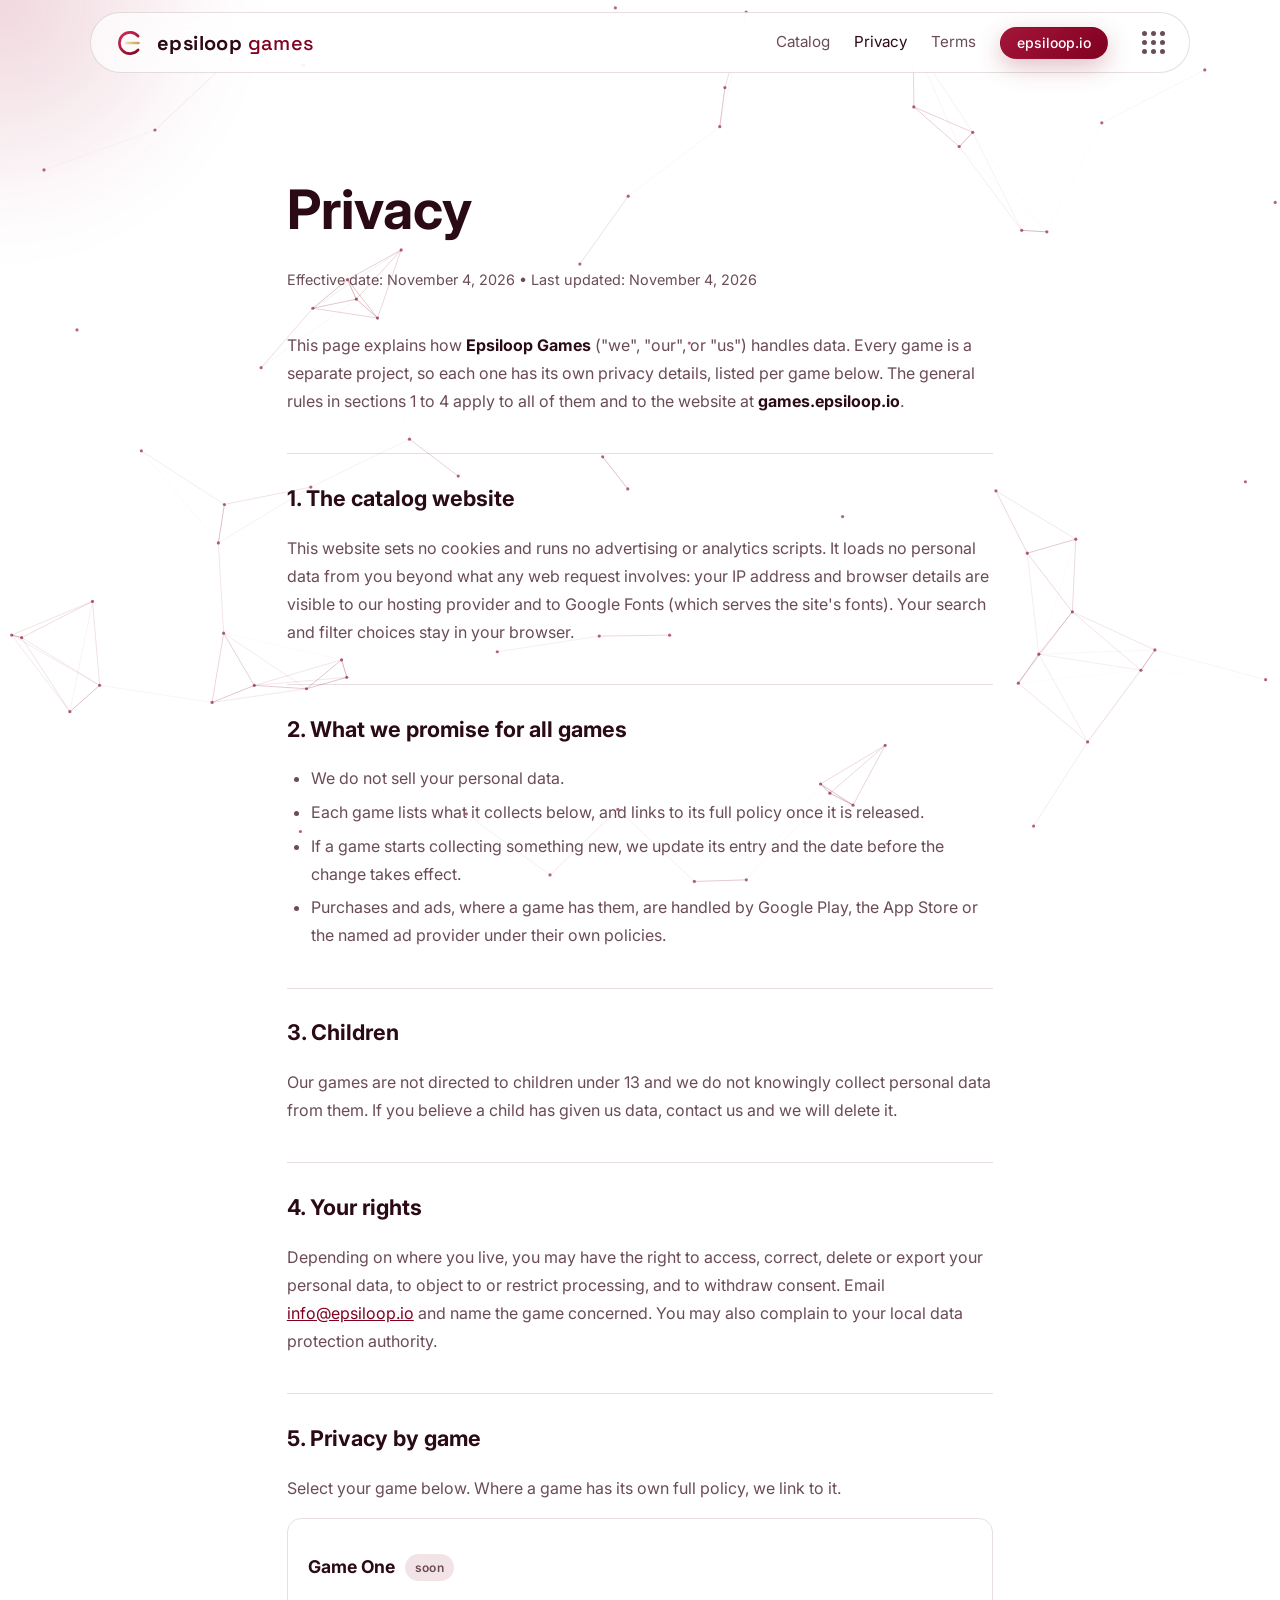
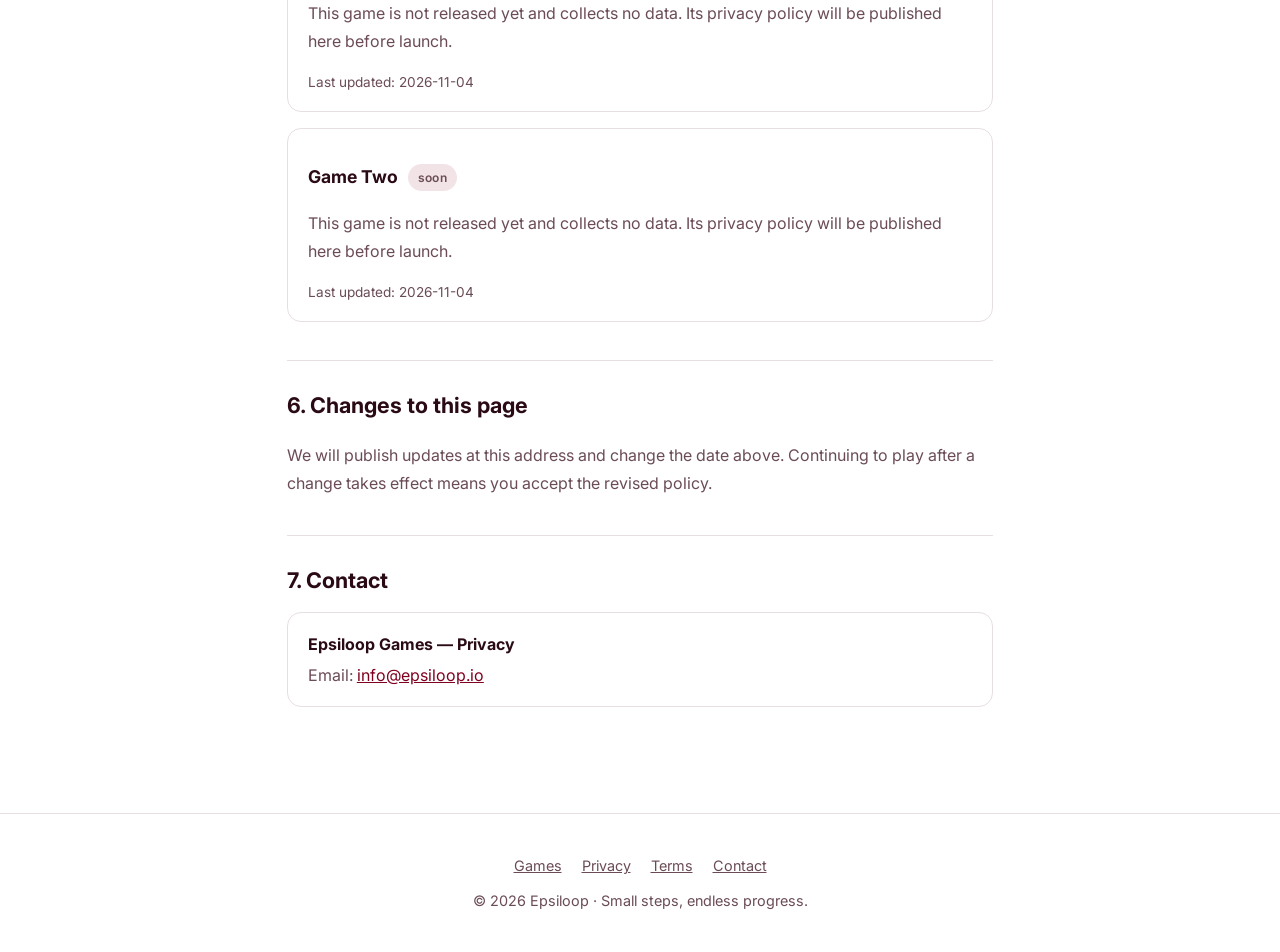
==== privacy.html @ fafcaccb "add privacy page" ====
<!doctype html>
<html lang="en">
<head>
<meta charset="utf-8">
<meta name="viewport" content="width=device-width,initial-scale=1">
<title>Privacy — Epsiloop Games</title>
<meta name="description" content="How Epsiloop games and the games.epsiloop.io website handle your data, with the privacy details of each game.">
<meta name="theme-color" content="#800020">
<link rel="canonical" href="https://games.epsiloop.io/privacy.html">
<meta name="robots" content="index,follow">
<meta property="og:type" content="website">
<meta property="og:site_name" content="Epsiloop Games">
<meta property="og:title" content="Privacy — Epsiloop Games">
<meta property="og:description" content="How Epsiloop games and the games.epsiloop.io website handle your data, with the privacy details of each game.">
<meta property="og:url" content="https://games.epsiloop.io/privacy.html">
<link rel="icon" href="favicon.svg" type="image/svg+xml">
<link rel="apple-touch-icon" href="png/epsiloop-180.png">
<link rel="stylesheet" href="css/tokens.css">
<link rel="stylesheet" href="css/components.css">
<link rel="stylesheet" href="style.css">
</head>
<body class="ep">
<canvas id="bg" aria-hidden="true"></canvas>
<div class="glow" aria-hidden="true"></div>

<header class="ep-nav ep-glass site-nav">
  <a class="ep-brand" href="/"><img src="logo.svg" alt="" width="34" height="34"><span>epsiloop <b>games</b></span></a>
  <nav class="ep-nav__links">
    <a href="/#catalog">Catalog</a>
    <a href="privacy.html" aria-current="page">Privacy</a>
    <a href="terms.html">Terms</a>
    <a href="https://epsiloop.io" class="ep-btn ep-btn--sm">epsiloop.io</a>
    <div class="apps">
      <button class="apps-btn" aria-label="Our projects" aria-haspopup="true" aria-expanded="false"><i></i><i></i><i></i><i></i><i></i><i></i><i></i><i></i><i></i></button>
      <div class="apps-menu" role="menu">
        <a href="https://motiveaction.epsiloop.io" role="menuitem"><img src="apps/motiveaction.png" alt="" width="56" height="56">Motiveaction</a>
        <a href="https://biovault.epsiloop.io" role="menuitem"><img src="apps/epsivault.png" alt="" width="56" height="56">EpsiVault</a>
        <a href="https://fraym.epsiloop.io" role="menuitem"><img src="apps/fraym.png" alt="" width="56" height="56">Fraym</a>
      </div>
    </div>
  </nav>
</header>

<main class="legal">
  <h1>Privacy</h1>
  <p class="meta">Effective date: November 4, 2026 &bull; Last updated: November 4, 2026</p>
  <div class="body">

    <p>This page explains how <strong>Epsiloop Games</strong> ("we", "our", or "us") handles data. Every game is a separate project, so each one has its own privacy details, listed per game below. The general rules in sections 1 to 4 apply to all of them and to the website at <strong>games.epsiloop.io</strong>.</p>

    <h2>1. The catalog website</h2>
    <p>This website sets no cookies and runs no advertising or analytics scripts. It loads no personal data from you beyond what any web request involves: your IP address and browser details are visible to our hosting provider and to Google Fonts (which serves the site's fonts). Your search and filter choices stay in your browser.</p>

    <h2>2. What we promise for all games</h2>
    <ul>
      <li>We do not sell your personal data.</li>
      <li>Each game lists what it collects below, and links to its full policy once it is released.</li>
      <li>If a game starts collecting something new, we update its entry and the date before the change takes effect.</li>
      <li>Purchases and ads, where a game has them, are handled by Google Play, the App Store or the named ad provider under their own policies.</li>
    </ul>

    <h2>3. Children</h2>
    <p>Our games are not directed to children under 13 and we do not knowingly collect personal data from them. If you believe a child has given us data, contact us and we will delete it.</p>

    <h2>4. Your rights</h2>
    <p>Depending on where you live, you may have the right to access, correct, delete or export your personal data, to object to or restrict processing, and to withdraw consent. Email <a href="mailto:info@epsiloop.io">info@epsiloop.io</a> and name the game concerned. You may also complain to your local data protection authority.</p>

    <h2>5. Privacy by game</h2>
    <p>Select your game below. Where a game has its own full policy, we link to it.</p>
    <div id="game-privacy"></div>

    <h2>6. Changes to this page</h2>
    <p>We will publish updates at this address and change the date above. Continuing to play after a change takes effect means you accept the revised policy.</p>

    <h2>7. Contact</h2>
    <address>
      <strong>Epsiloop Games &mdash; Privacy</strong><br>
      Email: <a href="mailto:info@epsiloop.io">info@epsiloop.io</a>
    </address>

  </div>
</main>

<footer>
  <div class="footer-links"><a href="/">Games</a><a href="privacy.html">Privacy</a><a href="terms.html">Terms</a><a href="mailto:info@epsiloop.io">Contact</a></div>
  © <span id="y"></span> Epsiloop · Small steps, endless progress.
</footer>
<script src="games-data.js"></script>
<script src="script.js"></script>
</body>
</html>
---- css/tokens.css ----
/* =========================================================
   Epsiloop Design System — Tokens
   Source of truth: colours extracted from main/style.css
   Layers: primitives -> semantic -> component
   ========================================================= */
@import url("https://fonts.googleapis.com/css2?family=Space+Grotesk:wght@400;500;700&family=Inter:wght@400;500;600&family=JetBrains+Mono:wght@400;500&display=swap");

:root {
  /* ---------- Primitives: brand ---------- */
  --ep-burgundy-950: #1a030a;
  --ep-burgundy-900: #3d0010;
  --ep-burgundy-800: #5c0018;
  --ep-burgundy-700: #800020;   /* --burg  */
  --ep-burgundy-600: #a3153a;   /* --burg-2 */
  --ep-pink-500: #ff5a7a;       /* --pink  */
  --ep-pink-300: #ffb3c1;
  --ep-pink-100: #ffe3e9;

  /* ---------- Primitives: neutrals (warm, burgundy-tinted) ---------- */
  --ep-ink-950: #0d0508;        /* --bg */
  --ep-ink-900: #140810;
  --ep-ink-800: #1d0d14;
  --ep-ink-700: #2a1820;
  --ep-ink-500: #6b565d;
  --ep-ink-300: #b7a3a9;        /* --mute */
  --ep-ink-100: #f6eef0;        /* --text */
  --ep-white: #ffffff;

  /* ---------- Primitives: status ---------- */
  --ep-green-500: #3ddc97;
  --ep-amber-500: #ffb454;
  --ep-red-500: #f2545b;
  --ep-blue-500: #6aa6ff;

  /* ---------- Typography ---------- */
  --ep-font-display: "Space Grotesk", system-ui, sans-serif;
  --ep-font-body: Inter, system-ui, -apple-system, "Segoe UI", sans-serif;
  --ep-font-mono: "JetBrains Mono", ui-monospace, "SF Mono", Menlo, monospace;

  --ep-text-xs: .75rem;   --ep-text-sm: .875rem;  --ep-text-md: 1rem;
  --ep-text-lg: 1.125rem; --ep-text-xl: 1.35rem;  --ep-text-2xl: 1.75rem;
  --ep-text-3xl: 2.25rem; --ep-text-4xl: 3rem;    --ep-text-5xl: clamp(2.8rem, 8vw, 6.5rem);
  --ep-weight-regular: 400; --ep-weight-medium: 500; --ep-weight-semibold: 600; --ep-weight-bold: 700;
  --ep-leading-tight: 1.1; --ep-leading-snug: 1.3; --ep-leading-normal: 1.6;
  --ep-tracking-tight: -.03em; --ep-tracking-wide: .08em; --ep-tracking-eyebrow: .3em;

  /* ---------- Spacing (4px base) ---------- */
  --ep-space-0: 0;    --ep-space-1: 4px;  --ep-space-2: 8px;   --ep-space-3: 12px;
  --ep-space-4: 16px; --ep-space-5: 20px; --ep-space-6: 24px;  --ep-space-8: 32px;
  --ep-space-10: 40px; --ep-space-12: 48px; --ep-space-16: 64px; --ep-space-24: 96px;

  /* ---------- Radius ---------- */
  --ep-radius-xs: 6px;  --ep-radius-sm: 10px; --ep-radius-md: 14px;
  --ep-radius-lg: 20px; --ep-radius-xl: 24px; --ep-radius-pill: 999px;

  /* ---------- Motion ---------- */
  --ep-ease: cubic-bezier(.2, .7, .2, 1);
  --ep-dur-fast: 120ms; --ep-dur: 200ms; --ep-dur-slow: 400ms;

  /* ---------- Layout ---------- */
  --ep-bp-sm: 600px; --ep-bp-md: 900px; --ep-bp-lg: 1200px;
  --ep-container: 1100px;
  --ep-touch-target: 44px;   /* min tap size on mobile */

  /* ---------- Z-index ---------- */
  --ep-z-nav: 10; --ep-z-dropdown: 20; --ep-z-modal: 40; --ep-z-toast: 50; --ep-z-tooltip: 60;

  /* =======================================================
     Semantic tokens — DARK (default, matches website)
     ======================================================= */
  color-scheme: dark;
  --ep-bg: var(--ep-ink-950);
  --ep-bg-raised: var(--ep-ink-900);
  --ep-bg-overlay: rgba(20, 8, 12, .96);
  --ep-surface: rgba(255, 255, 255, .04);       /* --card */
  --ep-surface-hover: rgba(255, 255, 255, .07);
  --ep-surface-active: rgba(255, 255, 255, .1);
  --ep-border: rgba(255, 255, 255, .1);         /* --line */
  --ep-border-strong: rgba(255, 255, 255, .22);

  --ep-text: var(--ep-ink-100);
  --ep-text-muted: var(--ep-ink-300);
  --ep-text-faint: var(--ep-ink-500);
  --ep-text-on-brand: #fff;

  --ep-brand: var(--ep-burgundy-700);
  --ep-brand-strong: var(--ep-burgundy-600);
  --ep-accent: var(--ep-pink-500);
  --ep-accent-soft: rgba(255, 90, 122, .14);
  --ep-link: var(--ep-pink-500);
  --ep-focus: var(--ep-pink-500);

  --ep-success: var(--ep-green-500); --ep-success-soft: rgba(61, 220, 151, .14);
  --ep-warning: var(--ep-amber-500); --ep-warning-soft: rgba(255, 180, 84, .14);
  --ep-danger:  var(--ep-red-500);   --ep-danger-soft:  rgba(242, 84, 91, .16);
  --ep-info:    var(--ep-blue-500);  --ep-info-soft:    rgba(106, 166, 255, .14);

  --ep-gradient-brand: linear-gradient(135deg, var(--ep-burgundy-600), var(--ep-burgundy-700));
  --ep-gradient-text: linear-gradient(100deg, var(--ep-pink-500), var(--ep-burgundy-600) 50%, var(--ep-pink-300));
  --ep-glow: radial-gradient(circle, rgba(128, 0, 32, .55), transparent 65%);

  --ep-shadow-sm: 0 2px 8px rgba(0, 0, 0, .35);
  --ep-shadow-md: 0 8px 30px rgba(128, 0, 32, .45);          /* button */
  --ep-shadow-md-hover: 0 12px 40px rgba(163, 21, 58, .65);
  --ep-shadow-lg: 0 20px 60px rgba(0, 0, 0, .6);             /* menus, modals */
  --ep-scrim: rgba(5, 1, 3, .7);
  --ep-glass-bg: rgba(13, 5, 8, .55);
  --ep-inverse-bg: var(--ep-ink-100);
  --ep-inverse-text: var(--ep-ink-950);
}

/* =======================================================
   WHITE (light) theme — <html data-theme="light">, or automatic from the OS
   when no data-theme is set. Force dark with data-theme="dark".
   ======================================================= */
:root[data-theme="light"] {
  color-scheme: light;
  --ep-bg: #ffffff;
  --ep-bg-raised: #fbf7f8;
  --ep-bg-overlay: rgba(255, 255, 255, .97);
  --ep-surface: rgba(128, 0, 32, .04);
  --ep-surface-hover: rgba(128, 0, 32, .07);
  --ep-surface-active: rgba(128, 0, 32, .11);
  --ep-border: rgba(61, 0, 16, .13);
  --ep-border-strong: rgba(61, 0, 16, .32);

  --ep-text: #2a0a14;
  --ep-text-muted: #6b4c55;
  --ep-text-faint: #9c8890;

  --ep-accent: var(--ep-burgundy-700);
  --ep-accent-soft: rgba(128, 0, 32, .09);
  --ep-link: var(--ep-burgundy-600);
  --ep-focus: var(--ep-burgundy-600);

  --ep-success: #12805a; --ep-success-soft: rgba(18, 128, 90, .11);
  --ep-warning: #a35f00; --ep-warning-soft: rgba(163, 95, 0, .12);
  --ep-danger:  #c0262d; --ep-danger-soft:  rgba(192, 38, 45, .1);
  --ep-info:    #2a62c9; --ep-info-soft:    rgba(42, 98, 201, .1);

  --ep-gradient-text: linear-gradient(100deg, var(--ep-burgundy-700), var(--ep-burgundy-600) 50%, #d4476a);
  --ep-shadow-sm: 0 2px 8px rgba(61, 0, 16, .1);
  --ep-shadow-lg: 0 20px 60px rgba(61, 0, 16, .22);
  --ep-glass-bg: rgba(255, 255, 255, .7);
  --ep-inverse-bg: #2a0a14;
  --ep-inverse-text: #ffffff;
  --ep-shadow-md: 0 8px 24px rgba(128, 0, 32, .25);
  --ep-shadow-md-hover: 0 12px 32px rgba(163, 21, 58, .35);
  --ep-glow: radial-gradient(circle, rgba(163, 21, 58, .18), transparent 65%);
  --ep-scrim: rgba(40, 5, 15, .45);
}

@media (prefers-color-scheme: light) {
  :root:not([data-theme="dark"]) {
    color-scheme: light;
    --ep-bg: #ffffff;
    --ep-bg-raised: #fbf7f8;
    --ep-bg-overlay: rgba(255, 255, 255, .97);
    --ep-surface: rgba(128, 0, 32, .04);
    --ep-surface-hover: rgba(128, 0, 32, .07);
    --ep-surface-active: rgba(128, 0, 32, .11);
    --ep-border: rgba(61, 0, 16, .13);
    --ep-border-strong: rgba(61, 0, 16, .32);

    --ep-text: #2a0a14;
    --ep-text-muted: #6b4c55;
    --ep-text-faint: #9c8890;

    --ep-accent: var(--ep-burgundy-700);
    --ep-accent-soft: rgba(128, 0, 32, .09);
    --ep-link: var(--ep-burgundy-600);
    --ep-focus: var(--ep-burgundy-600);

    --ep-success: #12805a; --ep-success-soft: rgba(18, 128, 90, .11);
    --ep-warning: #a35f00; --ep-warning-soft: rgba(163, 95, 0, .12);
    --ep-danger:  #c0262d; --ep-danger-soft:  rgba(192, 38, 45, .1);
    --ep-info:    #2a62c9; --ep-info-soft:    rgba(42, 98, 201, .1);

    --ep-gradient-text: linear-gradient(100deg, var(--ep-burgundy-700), var(--ep-burgundy-600) 50%, #d4476a);
    --ep-shadow-sm: 0 2px 8px rgba(61, 0, 16, .1);
    --ep-shadow-lg: 0 20px 60px rgba(61, 0, 16, .22);
    --ep-glass-bg: rgba(255, 255, 255, .7);
    --ep-inverse-bg: #2a0a14;
    --ep-inverse-text: #ffffff;
    --ep-shadow-md: 0 8px 24px rgba(128, 0, 32, .25);
    --ep-shadow-md-hover: 0 12px 32px rgba(163, 21, 58, .35);
    --ep-glow: radial-gradient(circle, rgba(163, 21, 58, .18), transparent 65%);
    --ep-scrim: rgba(40, 5, 15, .45);
  }
}
---- css/components.css ----
/* =========================================================
   Epsiloop Design System — Components  (requires tokens.css)
   Naming: .ep-<component>[__part][--modifier]
   ========================================================= */
*, *::before, *::after { box-sizing: border-box; }
.ep-base, body.ep { margin: 0; background: var(--ep-bg); color: var(--ep-text); font: 400 var(--ep-text-md)/var(--ep-leading-normal) var(--ep-font-body); -webkit-font-smoothing: antialiased; }
:where(.ep) :focus-visible { outline: 2px solid var(--ep-focus); outline-offset: 2px; }

/* ---------- Typography ---------- */
.ep-display, .ep-h1, .ep-h2, .ep-h3, .ep-h4 { font-family: var(--ep-font-display); margin: 0; letter-spacing: -.02em; line-height: var(--ep-leading-snug); }
.ep-display { font-size: var(--ep-text-5xl); font-weight: 700; line-height: var(--ep-leading-tight); letter-spacing: var(--ep-tracking-tight); }
.ep-h1 { font-size: var(--ep-text-4xl); font-weight: 700; }
.ep-h2 { font-size: var(--ep-text-3xl); font-weight: 700; }
.ep-h3 { font-size: var(--ep-text-2xl); font-weight: 500; }
.ep-h4 { font-size: var(--ep-text-xl); font-weight: 500; }
.ep-body-lg { font-size: var(--ep-text-lg); color: var(--ep-text-muted); }
.ep-body { font-size: var(--ep-text-md); }
.ep-small { font-size: var(--ep-text-sm); color: var(--ep-text-muted); }
.ep-caption { font-size: var(--ep-text-xs); color: var(--ep-text-faint); letter-spacing: var(--ep-tracking-wide); }
.ep-eyebrow { font-size: var(--ep-text-xs); letter-spacing: var(--ep-tracking-eyebrow); text-transform: uppercase; color: var(--ep-accent); }
.ep-muted { color: var(--ep-text-muted); }
.ep-gradient-text { background: var(--ep-gradient-text); background-size: 200% auto; -webkit-background-clip: text; background-clip: text; color: transparent; animation: ep-shine 6s linear infinite; }
.ep-link { color: var(--ep-link); text-decoration: none; border-bottom: 1px solid transparent; transition: border-color var(--ep-dur); }
.ep-link:hover { border-bottom-color: currentColor; }
.ep-code { font-family: var(--ep-font-mono); font-size: .875em; padding: 2px 6px; border-radius: var(--ep-radius-xs); background: var(--ep-surface-active); }
.ep-kbd { font-family: var(--ep-font-mono); font-size: var(--ep-text-xs); padding: 2px 7px; border-radius: 6px; border: 1px solid var(--ep-border-strong); border-bottom-width: 2px; background: var(--ep-surface); }
.ep-emph { border-bottom: 2px solid var(--ep-brand-strong); }
@keyframes ep-shine { to { background-position: 200% center; } }

/* ---------- Button ---------- */
.ep-btn { --h: 44px; display: inline-flex; align-items: center; justify-content: center; gap: var(--ep-space-2); height: var(--h); padding: 0 28px; border: 1px solid transparent; border-radius: var(--ep-radius-pill); font: 500 var(--ep-text-md)/1 var(--ep-font-body); color: var(--ep-text-on-brand); background: var(--ep-gradient-brand); box-shadow: var(--ep-shadow-md); cursor: pointer; text-decoration: none; white-space: nowrap; transition: transform var(--ep-dur), box-shadow var(--ep-dur), background var(--ep-dur), border-color var(--ep-dur), opacity var(--ep-dur); }
.ep-btn:hover { transform: translateY(-2px); box-shadow: var(--ep-shadow-md-hover); }
.ep-btn:active { transform: translateY(0); }
.ep-btn--secondary { background: var(--ep-surface-active); box-shadow: none; color: var(--ep-text); }
.ep-btn--secondary:hover { background: var(--ep-surface-hover); box-shadow: none; }
.ep-btn--ghost { background: transparent; border-color: var(--ep-border); box-shadow: none; color: var(--ep-text); }
.ep-btn--ghost:hover { border-color: var(--ep-accent); box-shadow: none; }
.ep-btn--text { background: transparent; box-shadow: none; color: var(--ep-accent); padding: 0 12px; }
.ep-btn--text:hover { background: var(--ep-accent-soft); box-shadow: none; transform: none; }
.ep-btn--danger { background: var(--ep-danger); box-shadow: 0 8px 24px var(--ep-danger-soft); color: #fff; }
.ep-btn--sm { --h: 32px; padding: 0 16px; font-size: var(--ep-text-sm); }
.ep-btn--lg { --h: 54px; padding: 0 36px; font-size: var(--ep-text-lg); }
.ep-btn--block { display: flex; width: 100%; }
.ep-btn--icon { width: var(--h); padding: 0; }
.ep-btn[disabled], .ep-btn[aria-disabled="true"] { opacity: .45; pointer-events: none; box-shadow: none; }
.ep-btn[aria-busy="true"] { pointer-events: none; color: transparent; position: relative; }
.ep-btn[aria-busy="true"]::after { content: ""; position: absolute; width: 18px; height: 18px; border-radius: 50%; border: 2px solid rgba(255,255,255,.35); border-top-color: #fff; animation: ep-spin .7s linear infinite; }
.ep-btn-group { display: inline-flex; gap: var(--ep-space-2); flex-wrap: wrap; }
.ep-fab { position: fixed; right: 20px; bottom: 20px; width: 56px; height: 56px; border-radius: 50%; display: grid; place-items: center; border: 0; color: #fff; background: var(--ep-gradient-brand); box-shadow: var(--ep-shadow-md); cursor: pointer; font-size: 24px; }
@keyframes ep-spin { to { transform: rotate(360deg); } }

/* ---------- Form controls ---------- */
.ep-field { display: grid; gap: 6px; }
.ep-label { font-size: var(--ep-text-sm); font-weight: 500; }
.ep-hint { font-size: var(--ep-text-xs); color: var(--ep-text-muted); }
.ep-error-text { font-size: var(--ep-text-xs); color: var(--ep-danger); }
.ep-input, .ep-select, .ep-textarea { width: 100%; height: 44px; padding: 0 16px; border-radius: var(--ep-radius-md); border: 1px solid var(--ep-border); background: var(--ep-surface); color: var(--ep-text); font: inherit; font-size: var(--ep-text-md); transition: border-color var(--ep-dur), box-shadow var(--ep-dur), background var(--ep-dur); }
.ep-textarea { height: auto; min-height: 96px; padding: 12px 16px; resize: vertical; }
.ep-select { appearance: none; padding-right: 40px; background-image: url("data:image/svg+xml,%3Csvg xmlns='http://www.w3.org/2000/svg' width='12' height='8' fill='none' stroke='%23958088' stroke-width='2' stroke-linecap='round'%3E%3Cpath d='M1 1l5 5 5-5'/%3E%3C/svg%3E"); background-repeat: no-repeat; background-position: right 16px center; }
.ep-input::placeholder, .ep-textarea::placeholder { color: var(--ep-text-faint); }
.ep-input:hover, .ep-select:hover, .ep-textarea:hover { border-color: var(--ep-border-strong); }
.ep-input:focus, .ep-select:focus, .ep-textarea:focus { outline: none; border-color: var(--ep-accent); box-shadow: 0 0 0 3px var(--ep-accent-soft); }
.ep-input[aria-invalid="true"] { border-color: var(--ep-danger); box-shadow: 0 0 0 3px var(--ep-danger-soft); }
.ep-input.is-success { border-color: var(--ep-success); }
.ep-input:disabled, .ep-select:disabled, .ep-textarea:disabled { opacity: .45; cursor: not-allowed; }
.ep-input-group { position: relative; display: flex; align-items: center; }
.ep-input-group > .ep-input { padding-left: 44px; }
.ep-input-group > .ep-input-icon { position: absolute; left: 14px; color: var(--ep-text-muted); pointer-events: none; display: grid; }
.ep-input-group > .ep-input-suffix { position: absolute; right: 8px; }
.ep-otp { display: flex; gap: var(--ep-space-2); }
.ep-otp input { width: 48px; height: 56px; text-align: center; font: 700 var(--ep-text-xl) var(--ep-font-display); border-radius: var(--ep-radius-md); border: 1px solid var(--ep-border); background: var(--ep-surface); color: var(--ep-text); }
.ep-otp input:focus { outline: none; border-color: var(--ep-accent); box-shadow: 0 0 0 3px var(--ep-accent-soft); }

/* checkbox / radio */
.ep-check, .ep-radio { display: inline-flex; align-items: center; gap: 10px; cursor: pointer; font-size: var(--ep-text-md); min-height: 28px; }
.ep-check input, .ep-radio input { appearance: none; margin: 0; width: 20px; height: 20px; flex: none; border: 1.5px solid var(--ep-border-strong); background: var(--ep-surface); display: grid; place-content: center; cursor: pointer; transition: all var(--ep-dur-fast); }
.ep-check input { border-radius: 6px; }
.ep-radio input { border-radius: 50%; }
.ep-check input:checked, .ep-radio input:checked { background: var(--ep-brand-strong); border-color: var(--ep-brand-strong); }
.ep-check input:checked::after { content: ""; width: 10px; height: 6px; border-left: 2px solid #fff; border-bottom: 2px solid #fff; transform: rotate(-45deg) translate(1px, -1px); }
.ep-check input:indeterminate { background: var(--ep-brand-strong); border-color: var(--ep-brand-strong); }
.ep-check input:indeterminate::after { content: ""; width: 10px; height: 2px; background: #fff; }
.ep-radio input:checked::after { content: ""; width: 8px; height: 8px; border-radius: 50%; background: #fff; }
.ep-check input:disabled, .ep-radio input:disabled { opacity: .4; cursor: not-allowed; }

/* switch */
.ep-switch { display: inline-flex; align-items: center; gap: 12px; cursor: pointer; }
.ep-switch input { appearance: none; margin: 0; width: 44px; height: 26px; border-radius: 999px; background: var(--ep-surface-active); border: 1px solid var(--ep-border); position: relative; cursor: pointer; transition: background var(--ep-dur); }
.ep-switch input::after { content: ""; position: absolute; top: 2px; left: 2px; width: 20px; height: 20px; border-radius: 50%; background: #fff; box-shadow: var(--ep-shadow-sm); transition: transform var(--ep-dur) var(--ep-ease); }
.ep-switch input:checked { background: var(--ep-gradient-brand); border-color: transparent; }
.ep-switch input:checked::after { transform: translateX(18px); }
.ep-switch input:disabled { opacity: .4; }

/* slider */
.ep-range { width: 100%; appearance: none; height: 6px; border-radius: 999px; background: linear-gradient(90deg, var(--ep-brand-strong) var(--v, 50%), var(--ep-surface-active) var(--v, 50%)); outline-offset: 6px; }
.ep-range::-webkit-slider-thumb { appearance: none; width: 20px; height: 20px; border-radius: 50%; background: #fff; border: 3px solid var(--ep-brand-strong); box-shadow: var(--ep-shadow-sm); cursor: grab; }
.ep-range::-moz-range-thumb { width: 14px; height: 14px; border-radius: 50%; background: #fff; border: 3px solid var(--ep-brand-strong); cursor: grab; }

/* file drop */
.ep-dropzone { display: grid; place-items: center; gap: 6px; text-align: center; padding: 32px; border: 1.5px dashed var(--ep-border-strong); border-radius: var(--ep-radius-lg); background: var(--ep-surface); color: var(--ep-text-muted); transition: all var(--ep-dur); cursor: pointer; }
.ep-dropzone:hover, .ep-dropzone.is-drag { border-color: var(--ep-accent); background: var(--ep-accent-soft); color: var(--ep-text); }

/* segmented */
.ep-segmented { display: inline-flex; padding: 4px; gap: 2px; border-radius: var(--ep-radius-pill); background: var(--ep-surface); border: 1px solid var(--ep-border); }
.ep-segmented button { border: 0; background: transparent; color: var(--ep-text-muted); padding: 7px 18px; border-radius: var(--ep-radius-pill); font: 500 var(--ep-text-sm) var(--ep-font-body); cursor: pointer; transition: all var(--ep-dur); }
.ep-segmented button[aria-pressed="true"], .ep-segmented button[aria-selected="true"] { background: var(--ep-gradient-brand); color: #fff; }

/* ---------- Badge / chip / tag / avatar ---------- */
.ep-badge { display: inline-flex; align-items: center; gap: 6px; padding: 3px 10px; border-radius: 999px; font-size: var(--ep-text-xs); font-weight: 600; letter-spacing: .02em; background: var(--ep-surface-active); color: var(--ep-text-muted); }
.ep-badge--brand { background: var(--ep-accent-soft); color: var(--ep-accent); }
.ep-badge--success { background: var(--ep-success-soft); color: var(--ep-success); }
.ep-badge--warning { background: var(--ep-warning-soft); color: var(--ep-warning); }
.ep-badge--danger { background: var(--ep-danger-soft); color: var(--ep-danger); }
.ep-badge--info { background: var(--ep-info-soft); color: var(--ep-info); }
.ep-badge--dot::before { content: ""; width: 6px; height: 6px; border-radius: 50%; background: currentColor; }
.ep-tag { font-size: var(--ep-text-xs); color: var(--ep-accent); letter-spacing: var(--ep-tracking-wide); }
.ep-chip { display: inline-flex; align-items: center; gap: 8px; height: 32px; padding: 0 14px; border-radius: 999px; border: 1px solid var(--ep-border); background: var(--ep-surface); color: var(--ep-text); font-size: var(--ep-text-sm); cursor: pointer; transition: all var(--ep-dur); }
.ep-chip:hover { border-color: var(--ep-accent); }
.ep-chip[aria-pressed="true"] { background: var(--ep-accent-soft); border-color: var(--ep-accent); color: var(--ep-accent); }
.ep-chip__x { border: 0; background: none; color: inherit; cursor: pointer; padding: 0; opacity: .7; }
.ep-counter { min-width: 20px; height: 20px; padding: 0 6px; border-radius: 10px; background: var(--ep-accent); color: var(--ep-text-on-brand); font-size: 11px; font-weight: 700; display: inline-grid; place-items: center; }
.ep-avatar { --s: 40px; width: var(--s); height: var(--s); border-radius: 50%; display: inline-grid; place-items: center; overflow: hidden; background: var(--ep-gradient-brand); color: #fff; font: 700 calc(var(--s) * .38) var(--ep-font-display); position: relative; flex: none; }
.ep-avatar img { width: 100%; height: 100%; object-fit: cover; }
.ep-avatar--sm { --s: 28px; } .ep-avatar--lg { --s: 56px; } .ep-avatar--xl { --s: 80px; }
.ep-avatar[data-status]::after { content: ""; position: absolute; right: 0; bottom: 0; width: 28%; height: 28%; border-radius: 50%; background: var(--ep-success); border: 2px solid var(--ep-bg); }
.ep-avatar[data-status="away"]::after { background: var(--ep-warning); } .ep-avatar[data-status="offline"]::after { background: var(--ep-text-faint); }
.ep-avatar-stack { display: inline-flex; } .ep-avatar-stack .ep-avatar { margin-left: -10px; border: 2px solid var(--ep-bg); } .ep-avatar-stack .ep-avatar:first-child { margin-left: 0; }

/* ---------- Card ---------- */
.ep-card { position: relative; padding: 28px; border-radius: var(--ep-radius-xl); border: 1px solid var(--ep-border); background: var(--ep-surface); backdrop-filter: blur(10px); color: var(--ep-text); overflow: hidden; transition: border-color .3s, transform .2s; }
.ep-card--interactive { cursor: pointer; text-decoration: none; display: block; }
.ep-card--interactive::before { content: ""; position: absolute; inset: 0; background: radial-gradient(300px circle at var(--mx, 50%) var(--my, 0%), rgba(255,90,122,.18), transparent 70%); opacity: 0; transition: opacity .3s; pointer-events: none; }
.ep-card--interactive:hover { border-color: var(--ep-brand-strong); transform: translateY(-2px); }
.ep-card--interactive:hover::before { opacity: 1; }
.ep-card--elevated { background: var(--ep-bg-raised); box-shadow: var(--ep-shadow-lg); }
.ep-card--compact { padding: 16px; border-radius: var(--ep-radius-lg); }
.ep-card__title { font: 500 var(--ep-text-xl)/1.3 var(--ep-font-display); margin: 8px 0; }
.ep-stat b { display: block; font: 700 3rem/1 var(--ep-font-display); color: var(--ep-accent); } .ep-stat small { color: var(--ep-text-muted); }
.ep-divider { height: 1px; border: 0; background: var(--ep-border); margin: var(--ep-space-4) 0; }
.ep-divider--label { display: flex; align-items: center; gap: 12px; color: var(--ep-text-faint); font-size: var(--ep-text-xs); height: auto; background: none; }
.ep-divider--label::before, .ep-divider--label::after { content: ""; flex: 1; height: 1px; background: var(--ep-border); }
.ep-glass { background: var(--ep-glass-bg); backdrop-filter: blur(14px); border: 1px solid var(--ep-border); }

/* ---------- Alerts / toast / banner ---------- */
.ep-alert { --c: var(--ep-info); --cs: var(--ep-info-soft); display: flex; gap: 12px; padding: 14px 16px; border-radius: var(--ep-radius-md); background: var(--cs); border: 1px solid color-mix(in srgb, var(--c) 40%, transparent); font-size: var(--ep-text-sm); }
.ep-alert__icon { color: var(--c); flex: none; font-weight: 700; }
.ep-alert__title { font-weight: 600; margin-bottom: 2px; }
.ep-alert--success { --c: var(--ep-success); --cs: var(--ep-success-soft); }
.ep-alert--warning { --c: var(--ep-warning); --cs: var(--ep-warning-soft); }
.ep-alert--danger { --c: var(--ep-danger); --cs: var(--ep-danger-soft); }
.ep-alert--brand { --c: var(--ep-accent); --cs: var(--ep-accent-soft); }
.ep-toast-region { position: fixed; right: 20px; bottom: 20px; display: grid; gap: 10px; z-index: var(--ep-z-toast); width: min(360px, calc(100vw - 40px)); }
.ep-toast { display: flex; align-items: center; gap: 12px; padding: 14px 16px; border-radius: var(--ep-radius-md); background: var(--ep-bg-overlay); border: 1px solid var(--ep-border); box-shadow: var(--ep-shadow-lg); backdrop-filter: blur(14px); animation: ep-toast-in var(--ep-dur-slow) var(--ep-ease); font-size: var(--ep-text-sm); }
.ep-toast__msg { flex: 1; }
@keyframes ep-toast-in { from { opacity: 0; transform: translateY(12px) scale(.97); } }
.ep-banner { padding: 10px 16px; text-align: center; font-size: var(--ep-text-sm); background: var(--ep-gradient-brand); color: #fff; }

/* ---------- Overlays: modal, drawer, sheet, popover, tooltip, menu ---------- */
.ep-scrim { position: fixed; inset: 0; background: var(--ep-scrim); backdrop-filter: blur(4px); z-index: var(--ep-z-modal); display: none; place-items: center; padding: 20px; }
.ep-scrim.is-open { display: grid; }
.ep-modal { width: min(480px, 100%); max-height: 90vh; overflow: auto; padding: 28px; border-radius: var(--ep-radius-xl); background: var(--ep-bg-overlay); border: 1px solid var(--ep-border); box-shadow: var(--ep-shadow-lg); animation: ep-pop var(--ep-dur-slow) var(--ep-ease); }
.ep-modal__head { display: flex; justify-content: space-between; align-items: start; margin-bottom: 12px; }
.ep-modal__foot { display: flex; justify-content: flex-end; gap: 10px; margin-top: 24px; }
@keyframes ep-pop { from { opacity: 0; transform: translateY(16px) scale(.97); } }
.ep-drawer { position: fixed; top: 0; right: 0; bottom: 0; width: min(380px, 92vw); background: var(--ep-bg-overlay); border-left: 1px solid var(--ep-border); box-shadow: var(--ep-shadow-lg); padding: 24px; transform: translateX(105%); transition: transform var(--ep-dur-slow) var(--ep-ease); z-index: calc(var(--ep-z-modal) + 1); overflow: auto; }
.ep-drawer.is-open { transform: none; }
.ep-sheet { position: fixed; left: 0; right: 0; bottom: 0; max-height: 85vh; padding: 12px 20px 28px; border-radius: 28px 28px 0 0; background: var(--ep-bg-overlay); border-top: 1px solid var(--ep-border); box-shadow: var(--ep-shadow-lg); transform: translateY(105%); transition: transform var(--ep-dur-slow) var(--ep-ease); z-index: calc(var(--ep-z-modal) + 1); }
.ep-sheet.is-open { transform: none; }
.ep-sheet__grab { width: 40px; height: 4px; border-radius: 2px; background: var(--ep-border-strong); margin: 0 auto 16px; }
.ep-pop { position: relative; display: inline-block; }
.ep-menu { position: absolute; top: calc(100% + 10px); right: 0; min-width: 220px; padding: 8px; border-radius: var(--ep-radius-lg); background: var(--ep-bg-overlay); border: 1px solid var(--ep-border); box-shadow: var(--ep-shadow-lg); backdrop-filter: blur(14px); z-index: var(--ep-z-dropdown); display: none; }
.ep-menu.is-open { display: block; }
.ep-menu__item { display: flex; align-items: center; gap: 10px; width: 100%; padding: 10px 12px; border: 0; border-radius: 10px; background: none; color: var(--ep-text); font: inherit; font-size: var(--ep-text-sm); text-align: left; cursor: pointer; text-decoration: none; }
.ep-menu__item:hover { background: var(--ep-surface-hover); }
.ep-menu__item--danger { color: var(--ep-danger); }
.ep-menu__item kbd { margin-left: auto; }
.ep-menu hr { border: 0; height: 1px; background: var(--ep-border); margin: 6px 0; }
[data-tip] { position: relative; }
[data-tip]::after { content: attr(data-tip); position: absolute; bottom: calc(100% + 8px); left: 50%; transform: translate(-50%, 4px); padding: 6px 10px; border-radius: 8px; background: var(--ep-inverse-bg); color: var(--ep-inverse-text); font-size: var(--ep-text-xs); font-weight: 500; white-space: nowrap; opacity: 0; pointer-events: none; transition: all var(--ep-dur); z-index: var(--ep-z-tooltip); }
[data-tip]:hover::after, [data-tip]:focus-visible::after { opacity: 1; transform: translate(-50%, 0); }
.ep-cmdk { width: min(560px, 100%); border-radius: var(--ep-radius-xl); background: var(--ep-bg-overlay); border: 1px solid var(--ep-border); box-shadow: var(--ep-shadow-lg); overflow: hidden; }
.ep-cmdk__input { width: 100%; padding: 18px 20px; border: 0; border-bottom: 1px solid var(--ep-border); background: none; color: var(--ep-text); font: inherit; font-size: var(--ep-text-lg); outline: none; }
.ep-cmdk__list { padding: 8px; max-height: 280px; overflow: auto; }

/* ---------- Navigation ---------- */
.ep-nav { display: flex; justify-content: space-between; align-items: center; padding: 14px 24px; backdrop-filter: blur(14px); background: var(--ep-glass-bg); border-bottom: 1px solid var(--ep-border); }
.ep-brand { display: flex; align-items: center; gap: 10px; font: 700 1.25rem var(--ep-font-display); letter-spacing: .02em; color: var(--ep-text); text-decoration: none; }
.ep-brand__mark { width: 28px; height: 28px; border-radius: 50%; background: var(--ep-gradient-brand); box-shadow: 0 0 20px rgba(163,21,58,.6); }
.ep-nav__links { display: flex; align-items: center; gap: 24px; }
.ep-nav__links a:not(.ep-btn) { color: var(--ep-text-muted); text-decoration: none; font-size: .95rem; transition: color var(--ep-dur); }
.ep-nav__links a:not(.ep-btn):hover, .ep-nav__links a[aria-current="page"] { color: var(--ep-text); }
.ep-tabs { display: flex; gap: 4px; border-bottom: 1px solid var(--ep-border); overflow-x: auto; }
.ep-tab { padding: 12px 16px; border: 0; background: none; color: var(--ep-text-muted); font: 500 var(--ep-text-sm) var(--ep-font-body); cursor: pointer; position: relative; white-space: nowrap; }
.ep-tab:hover { color: var(--ep-text); }
.ep-tab[aria-selected="true"] { color: var(--ep-accent); }
.ep-tab[aria-selected="true"]::after { content: ""; position: absolute; left: 12px; right: 12px; bottom: -1px; height: 2px; border-radius: 2px; background: var(--ep-accent); }
.ep-breadcrumb { display: flex; gap: 8px; font-size: var(--ep-text-sm); color: var(--ep-text-muted); list-style: none; padding: 0; margin: 0; flex-wrap: wrap; }
.ep-breadcrumb li + li::before { content: "/"; margin-right: 8px; color: var(--ep-text-faint); }
.ep-breadcrumb a { color: inherit; text-decoration: none; } .ep-breadcrumb a:hover { color: var(--ep-text); } .ep-breadcrumb [aria-current] { color: var(--ep-text); }
.ep-pagination { display: inline-flex; gap: 4px; }
.ep-page { min-width: 36px; height: 36px; padding: 0 10px; border-radius: 10px; border: 1px solid transparent; background: none; color: var(--ep-text-muted); font: inherit; font-size: var(--ep-text-sm); cursor: pointer; }
.ep-page:hover { background: var(--ep-surface-hover); }
.ep-page[aria-current="page"] { background: var(--ep-accent-soft); color: var(--ep-accent); border-color: var(--ep-accent); }
.ep-sidebar { width: 260px; padding: 16px; display: flex; flex-direction: column; gap: 4px; border-right: 1px solid var(--ep-border); background: var(--ep-bg-raised); }
.ep-sidebar__label { padding: 14px 12px 6px; font-size: var(--ep-text-xs); letter-spacing: var(--ep-tracking-wide); text-transform: uppercase; color: var(--ep-text-faint); }
.ep-sidebar a, .ep-navitem { display: flex; align-items: center; gap: 12px; padding: 10px 12px; border-radius: 12px; color: var(--ep-text-muted); text-decoration: none; font-size: var(--ep-text-sm); font-weight: 500; transition: all var(--ep-dur-fast); }
.ep-sidebar a:hover, .ep-navitem:hover { background: var(--ep-surface-hover); color: var(--ep-text); }
.ep-sidebar a[aria-current="page"], .ep-navitem[aria-current="page"] { background: var(--ep-accent-soft); color: var(--ep-accent); }
.ep-stepper { display: flex; align-items: center; list-style: none; padding: 0; margin: 0; }
.ep-step { display: flex; align-items: center; gap: 10px; font-size: var(--ep-text-sm); color: var(--ep-text-muted); flex: 1; }
.ep-step:last-child { flex: none; }
.ep-step__dot { width: 28px; height: 28px; border-radius: 50%; display: grid; place-items: center; border: 1.5px solid var(--ep-border-strong); font-weight: 600; font-size: var(--ep-text-xs); flex: none; }
.ep-step::after { content: ""; flex: 1; height: 2px; background: var(--ep-border); margin: 0 8px; }
.ep-step:last-child::after { display: none; }
.ep-step.is-done .ep-step__dot { background: var(--ep-brand-strong); border-color: var(--ep-brand-strong); color: #fff; }
.ep-step.is-done::after { background: var(--ep-brand-strong); }
.ep-step.is-active { color: var(--ep-text); } .ep-step.is-active .ep-step__dot { border-color: var(--ep-accent); color: var(--ep-accent); box-shadow: 0 0 0 4px var(--ep-accent-soft); }

/* ---------- Mobile patterns ---------- */
.ep-appbar { display: flex; align-items: center; gap: 12px; height: 56px; padding: 0 12px; background: var(--ep-bg-raised); border-bottom: 1px solid var(--ep-border); }
.ep-appbar__title { flex: 1; font: 500 var(--ep-text-lg) var(--ep-font-display); text-align: center; }
/* Floating circular nav (mobile) — same language as the website's round apps menu */
.ep-tabbar { display: flex; justify-content: space-between; align-items: center; gap: 10px; width: auto; margin: 0 16px calc(16px + env(safe-area-inset-bottom)); padding: 6px; border-radius: 999px; background: var(--ep-bg-overlay); border: 1px solid var(--ep-border); box-shadow: var(--ep-shadow-lg); backdrop-filter: blur(14px); }
.ep-tabbar a { position: relative; display: grid; place-items: center; width: 48px; height: 48px; border-radius: 50%; color: var(--ep-text-muted); text-decoration: none; font-size: 20px; transition: background var(--ep-dur), color var(--ep-dur), transform var(--ep-dur); }
.ep-tabbar a small { position: absolute; width: 1px; height: 1px; overflow: hidden; clip: rect(0 0 0 0); }
.ep-tabbar a:hover { background: var(--ep-surface-hover); color: var(--ep-text); }
.ep-tabbar a[aria-current="page"] { background: var(--ep-gradient-brand); color: #fff; box-shadow: var(--ep-shadow-md); transform: translateY(-2px); }
.ep-tabbar__badge { position: absolute; top: 4px; right: 4px; width: 10px; height: 10px; border-radius: 50%; background: var(--ep-accent); border: 2px solid var(--ep-bg-overlay); }

/* Circular apps button (3x3 dots) + round-icon menu — matches website */
.ep-apps { position: relative; display: inline-block; }
.ep-apps-btn { display: grid; grid-template-columns: repeat(3, 5px); gap: 4px; padding: 14px; border-radius: 50%; border: 0; background: transparent; cursor: pointer; transition: background var(--ep-dur); }
.ep-apps-btn:hover, .ep-apps-btn[aria-expanded="true"] { background: var(--ep-surface-active); }
.ep-apps-btn i { width: 5px; height: 5px; border-radius: 50%; background: var(--ep-text-muted); }
.ep-apps-menu { position: absolute; right: 0; top: calc(100% + 10px); width: 280px; padding: 16px; border-radius: 20px; border: 1px solid var(--ep-border); background: var(--ep-bg-overlay); backdrop-filter: blur(14px); box-shadow: var(--ep-shadow-lg); display: none; grid-template-columns: repeat(2, 1fr); gap: 6px; z-index: var(--ep-z-dropdown); }
.ep-apps-menu.is-open { display: grid; }
.ep-apps-menu a { display: flex; flex-direction: column; align-items: center; gap: 8px; padding: 14px 8px; border-radius: 14px; color: var(--ep-text); text-decoration: none; font-size: .9rem; transition: background var(--ep-dur); }
.ep-apps-menu a:hover { background: var(--ep-surface-hover); }
.ep-apps-menu .ep-avatar { --s: 56px; }
.ep-device { width: 320px; border-radius: 36px; border: 8px solid var(--ep-border-strong); background: var(--ep-bg); overflow: hidden; display: flex; flex-direction: column; box-shadow: var(--ep-shadow-lg); }
.ep-window { border-radius: 14px; border: 1px solid var(--ep-border-strong); overflow: hidden; background: var(--ep-bg); box-shadow: var(--ep-shadow-lg); }
.ep-titlebar { display: flex; align-items: center; gap: 8px; height: 40px; padding: 0 14px; background: var(--ep-bg-raised); border-bottom: 1px solid var(--ep-border); font-size: var(--ep-text-xs); color: var(--ep-text-muted); user-select: none; -webkit-app-region: drag; }
.ep-titlebar i { width: 12px; height: 12px; border-radius: 50%; background: var(--ep-ink-500); } .ep-titlebar i:nth-child(1) { background: #ff5f57; } .ep-titlebar i:nth-child(2) { background: #febc2e; } .ep-titlebar i:nth-child(3) { background: #28c840; }
.ep-titlebar span { flex: 1; text-align: center; }
.ep-statusbar { display: flex; justify-content: space-between; padding: 6px 14px; font-size: 11px; background: var(--ep-bg-raised); border-top: 1px solid var(--ep-border); color: var(--ep-text-muted); }
.ep-safe-top { padding-top: env(safe-area-inset-top); } .ep-safe-bottom { padding-bottom: env(safe-area-inset-bottom); }

/* ---------- Disclosure ---------- */
.ep-accordion { border: 1px solid var(--ep-border); border-radius: var(--ep-radius-lg); overflow: hidden; background: var(--ep-surface); }
.ep-accordion details + details { border-top: 1px solid var(--ep-border); }
.ep-accordion summary { display: flex; justify-content: space-between; align-items: center; padding: 16px 20px; cursor: pointer; font-weight: 500; list-style: none; }
.ep-accordion summary::-webkit-details-marker { display: none; }
.ep-accordion summary::after { content: "+"; color: var(--ep-accent); font-size: 1.4rem; transition: transform var(--ep-dur); }
.ep-accordion details[open] summary::after { transform: rotate(45deg); }
.ep-accordion details > div { padding: 0 20px 18px; color: var(--ep-text-muted); }

/* ---------- Feedback / progress ---------- */
.ep-progress { height: 8px; border-radius: 999px; background: var(--ep-surface-active); overflow: hidden; }
.ep-progress > i { display: block; height: 100%; width: var(--v, 50%); border-radius: inherit; background: var(--ep-gradient-brand); transition: width var(--ep-dur-slow) var(--ep-ease); }
.ep-progress--indeterminate > i { width: 40%; animation: ep-slide 1.2s infinite var(--ep-ease); }
@keyframes ep-slide { from { transform: translateX(-100%); } to { transform: translateX(250%); } }
.ep-ring { --s: 64px; width: var(--s); height: var(--s); border-radius: 50%; display: grid; place-items: center; font: 700 var(--ep-text-sm) var(--ep-font-display); background: radial-gradient(closest-side, var(--ep-bg) 78%, transparent 80%), conic-gradient(var(--ep-accent) calc(var(--v, 60) * 1%), var(--ep-surface-active) 0); }
.ep-spinner { width: 24px; height: 24px; border-radius: 50%; border: 3px solid var(--ep-surface-active); border-top-color: var(--ep-accent); animation: ep-spin .7s linear infinite; display: inline-block; }
.ep-skeleton { border-radius: var(--ep-radius-sm); background: linear-gradient(90deg, var(--ep-surface) 25%, var(--ep-surface-active) 50%, var(--ep-surface) 75%); background-size: 200% 100%; animation: ep-skel 1.4s infinite; min-height: 14px; }
@keyframes ep-skel { to { background-position: -200% 0; } }
.ep-empty { text-align: center; padding: 48px 24px; display: grid; justify-items: center; gap: 10px; color: var(--ep-text-muted); }
.ep-empty__icon { width: 64px; height: 64px; border-radius: 50%; display: grid; place-items: center; background: var(--ep-accent-soft); color: var(--ep-accent); font-size: 28px; }
.ep-rating { display: inline-flex; gap: 2px; color: var(--ep-accent); font-size: 20px; letter-spacing: 2px; }

/* ---------- Data display ---------- */
.ep-table-wrap { overflow-x: auto; border: 1px solid var(--ep-border); border-radius: var(--ep-radius-lg); background: var(--ep-surface); }
.ep-table { width: 100%; border-collapse: collapse; font-size: var(--ep-text-sm); }
.ep-table th { text-align: left; padding: 12px 16px; font-weight: 600; font-size: var(--ep-text-xs); letter-spacing: var(--ep-tracking-wide); text-transform: uppercase; color: var(--ep-text-muted); border-bottom: 1px solid var(--ep-border); white-space: nowrap; }
.ep-table td { padding: 14px 16px; border-bottom: 1px solid var(--ep-border); }
.ep-table tr:last-child td { border-bottom: 0; }
.ep-table tbody tr:hover { background: var(--ep-surface-hover); }
.ep-list { list-style: none; margin: 0; padding: 0; border: 1px solid var(--ep-border); border-radius: var(--ep-radius-lg); background: var(--ep-surface); overflow: hidden; }
.ep-list__item { display: flex; align-items: center; gap: 14px; padding: 14px 16px; border-bottom: 1px solid var(--ep-border); }
.ep-list__item:last-child { border-bottom: 0; }
.ep-list__body { flex: 1; min-width: 0; } .ep-list__title { font-weight: 500; } .ep-list__sub { font-size: var(--ep-text-sm); color: var(--ep-text-muted); }
.ep-timeline { list-style: none; margin: 0; padding: 0 0 0 20px; border-left: 2px solid var(--ep-border); display: grid; gap: 20px; }
.ep-timeline li { position: relative; } .ep-timeline li::before { content: ""; position: absolute; left: -27px; top: 6px; width: 12px; height: 12px; border-radius: 50%; background: var(--ep-accent); box-shadow: 0 0 0 4px var(--ep-accent-soft); }
.ep-bars { display: flex; align-items: end; gap: 8px; height: 120px; }
.ep-bars i { flex: 1; height: var(--h); border-radius: 8px 8px 0 0; background: var(--ep-gradient-brand); opacity: .85; transition: opacity var(--ep-dur); } .ep-bars i:hover { opacity: 1; }
.ep-calendar { width: 280px; padding: 16px; border-radius: var(--ep-radius-lg); border: 1px solid var(--ep-border); background: var(--ep-surface); }
.ep-calendar__grid { display: grid; grid-template-columns: repeat(7, 1fr); gap: 2px; text-align: center; font-size: var(--ep-text-sm); }
.ep-calendar__grid b { font-size: 11px; color: var(--ep-text-faint); font-weight: 500; padding: 6px 0; }
.ep-calendar__grid button { aspect-ratio: 1; border: 0; border-radius: 50%; background: none; color: var(--ep-text); cursor: pointer; font: inherit; }
.ep-calendar__grid button:hover { background: var(--ep-surface-hover); }
.ep-calendar__grid button.is-today { border: 1px solid var(--ep-accent); }
.ep-calendar__grid button.is-selected { background: var(--ep-gradient-brand); color: #fff; }
.ep-calendar__grid button.is-muted { color: var(--ep-text-faint); }
.ep-chat { display: grid; gap: 8px; }
.ep-bubble { max-width: 80%; padding: 10px 16px; border-radius: 20px 20px 20px 6px; background: var(--ep-surface-active); font-size: var(--ep-text-sm); }
.ep-bubble--me { justify-self: end; border-radius: 20px 20px 6px 20px; background: var(--ep-gradient-brand); color: #fff; }

/* ---------- Layout helpers ---------- */
.ep-container { max-width: var(--ep-container); margin: 0 auto; padding: 0 6vw; }
.ep-stack { display: grid; gap: var(--ep-space-4); } .ep-row { display: flex; align-items: center; gap: var(--ep-space-3); flex-wrap: wrap; }
.ep-grid { display: grid; gap: var(--ep-space-6); grid-template-columns: repeat(auto-fit, minmax(240px, 1fr)); }
.ep-sr-only { position: absolute; width: 1px; height: 1px; overflow: hidden; clip: rect(0 0 0 0); white-space: nowrap; }
.ep-glow { position: fixed; width: 520px; height: 520px; border-radius: 50%; pointer-events: none; z-index: -1; background: var(--ep-glow); filter: blur(30px); transform: translate(-50%, -50%); }

@media (max-width: 600px) {
  .ep-card { padding: 22px; } .ep-nav { padding: 10px 5vw; } .ep-nav__links a:not(.ep-btn) { display: none; }
  .ep-modal { border-radius: 24px; padding: 22px; }
}
@media (prefers-reduced-motion: reduce) { *, *::before, *::after { animation: none !important; transition: none !important; } }
---- style.css ----
/* Epsiloop Games — page layout. Visuals come from the design system (css/tokens.css + css/components.css). */
html{scroll-behavior:smooth}
body{overflow-x:hidden}
#bg{position:fixed;inset:0;z-index:-2;width:100%;height:100%}
.glow{position:fixed;left:0;top:0;width:520px;height:520px;border-radius:50%;pointer-events:none;z-index:-1;background:var(--ep-glow);filter:blur(30px);transform:translate(-50%,-50%)}

.site-nav{position:fixed;top:12px;left:0;right:0;margin:0 auto;width:min(var(--ep-container),calc(100% - 24px));z-index:var(--ep-z-nav);padding:8px 14px 8px 22px;border:1px solid var(--ep-border);border-radius:var(--ep-radius-pill)}
.site-nav .ep-nav__links{align-items:center;gap:24px}
.apps{position:relative}
.apps-btn{display:grid;grid-template-columns:repeat(3,5px);gap:4px;padding:10px;border-radius:50%;border:0;background:transparent;cursor:pointer;transition:background .2s}
.apps-btn:hover,.apps-btn[aria-expanded=true]{background:rgba(255,255,255,.08)}
.apps-btn i{width:5px;height:5px;border-radius:50%;background:var(--ep-text-muted)}
.apps-menu{position:absolute;right:0;top:calc(100% + 14px);width:280px;padding:16px;border-radius:20px;border:1px solid var(--ep-border);background:rgba(20,8,12,.96);backdrop-filter:blur(14px);box-shadow:0 20px 60px rgba(0,0,0,.6);display:none;grid-template-columns:repeat(2,1fr);gap:6px}
.apps-menu.open{display:grid}
.ep-nav__links .apps-menu a{display:flex;flex-direction:column;align-items:center;gap:8px;padding:14px 8px;border-radius:14px;color:var(--ep-text);text-decoration:none;font-size:.9rem;transition:background .2s}
.ep-nav__links .apps-menu a:hover{background:rgba(255,255,255,.07)}
.apps-menu img{width:56px;height:56px;border-radius:50%;display:block}
.ep-brand b{font-weight:500;color:var(--ep-accent)}

.hero{min-height:100vh;display:flex;flex-direction:column;justify-content:center;padding:120px 6vw 60px;max-width:var(--ep-container);margin:auto}
.hero .ep-eyebrow{margin-bottom:20px}
.lead{max-width:560px;margin:28px 0 36px;font-size:1.2rem}

.section{max-width:var(--ep-container);margin:auto;padding:90px 6vw}
.section-head{display:flex;justify-content:space-between;align-items:flex-end;gap:20px;flex-wrap:wrap;margin-bottom:24px}
.section-head .ep-h2{display:flex;align-items:center;gap:12px}
.search{width:min(320px,100%)}

.filters{display:flex;flex-wrap:wrap;gap:14px 20px;align-items:center;margin-bottom:32px}
.chips{display:flex;flex-wrap:wrap;gap:8px}

.games{display:grid;grid-template-columns:repeat(auto-fill,minmax(260px,1fr));gap:24px}
.game{padding:0;display:flex;flex-direction:column}
.game__cover{position:relative;aspect-ratio:16/10;display:grid;place-items:center;overflow:hidden;
  background:
    radial-gradient(120% 90% at 20% 0%,hsl(var(--h) 80% 55% / .55),transparent 60%),
    linear-gradient(135deg,hsl(var(--h) 70% 22%),hsl(var(--h) 60% 10%))}
.game__cover img{position:absolute;inset:0;width:100%;height:100%;object-fit:cover}
.game__letter{font:700 4.5rem/1 var(--ep-font-display);color:#fff;opacity:.9;text-shadow:0 8px 30px rgba(0,0,0,.4)}
.game__status{position:absolute;top:12px;left:12px}
.game__body{padding:20px 22px 22px;display:flex;flex-direction:column;gap:6px;flex:1}
.game__body .ep-card__title{margin:0}
.game__body p{margin:0;color:var(--ep-text-muted);font-size:var(--ep-text-sm)}
.game__meta{display:flex;flex-wrap:wrap;gap:6px;margin-top:auto;padding-top:14px}
.game__cta{display:inline-block;margin-top:12px;color:var(--ep-accent);font-size:var(--ep-text-sm)}
.game--soon{cursor:default}
.game--soon .game__cta{color:var(--ep-text-faint)}
.game--soon:hover{transform:none;border-color:var(--ep-border)}
.game--soon:hover::before{opacity:0}

.about{font-size:1.35rem;max-width:760px;color:var(--ep-text-muted);margin:16px 0 0}
.about .ep-emph{color:var(--ep-text)}

footer{text-align:center;color:var(--ep-text-muted);padding:40px 20px;border-top:1px solid var(--ep-border);font-size:.9rem}

.reveal{opacity:0;transform:translateY(30px);transition:opacity .8s,transform .8s}
.reveal.in{opacity:1;transform:none}

@media(max-width:600px){
  .site-nav{top:8px;width:calc(100% - 16px);padding:6px 10px 6px 16px}
  .ep-nav__links{gap:4px}
  .ep-nav__links>a:not(.ep-btn){display:none}
  .ep-brand{font-size:1rem;gap:8px;white-space:nowrap}.ep-nav__links .ep-btn{padding:0 12px}.ep-brand img{width:28px;height:28px}
  .apps{position:static}
  .apps-menu{left:0;right:0;width:auto;top:calc(100% + 8px)}
  .section{padding:70px 5vw}
  .search{width:100%}
}
@media(prefers-reduced-motion:reduce){*{animation:none!important;transition:none!important}.reveal{opacity:1;transform:none}}

/* Legal pages (terms.html) */
.legal{max-width:860px;margin:auto;padding:130px 6vw 90px}
.legal h1{font-size:clamp(2.2rem,5vw,3.4rem);margin-bottom:10px}
.legal .meta{color:var(--ep-text-muted);font-size:.9rem;margin-bottom:40px}
.legal .body{color:var(--ep-text-muted);font-size:1rem;line-height:1.75}
.legal .body p{margin-bottom:1rem}
.legal .body h2{font-size:1.35rem;color:var(--ep-text);margin:2.4rem 0 .8rem;padding-top:1.6rem;border-top:1px solid var(--ep-border)}
.legal .body ul{padding-left:1.5rem;margin-bottom:1rem}
.legal .body li{margin-bottom:.35rem}
.legal .body a{color:var(--ep-accent)}
.legal .body strong{color:var(--ep-text)}
.legal .body address{font-style:normal;border:1px solid var(--ep-border);border-radius:14px;padding:1rem 1.25rem;margin-bottom:1rem;line-height:1.9}
.footer-links{display:flex;justify-content:center;gap:20px;margin-bottom:12px}
.footer-links a{color:var(--ep-text-muted)}
.footer-links a:hover{color:var(--ep-accent)}

/* Per-game privacy cards (privacy.html) */
.legal .body .game-privacy{border:1px solid var(--ep-border);border-radius:14px;padding:1rem 1.25rem;margin-bottom:1rem}
.legal .body .game-privacy h3{font-size:1.1rem;color:var(--ep-text);margin-bottom:.6rem;display:flex;align-items:center;gap:10px}
.legal .body .game-privacy p:last-child,.legal .body .game-privacy ul:last-child{margin-bottom:0}
.game-privacy__meta{font-size:.85rem}
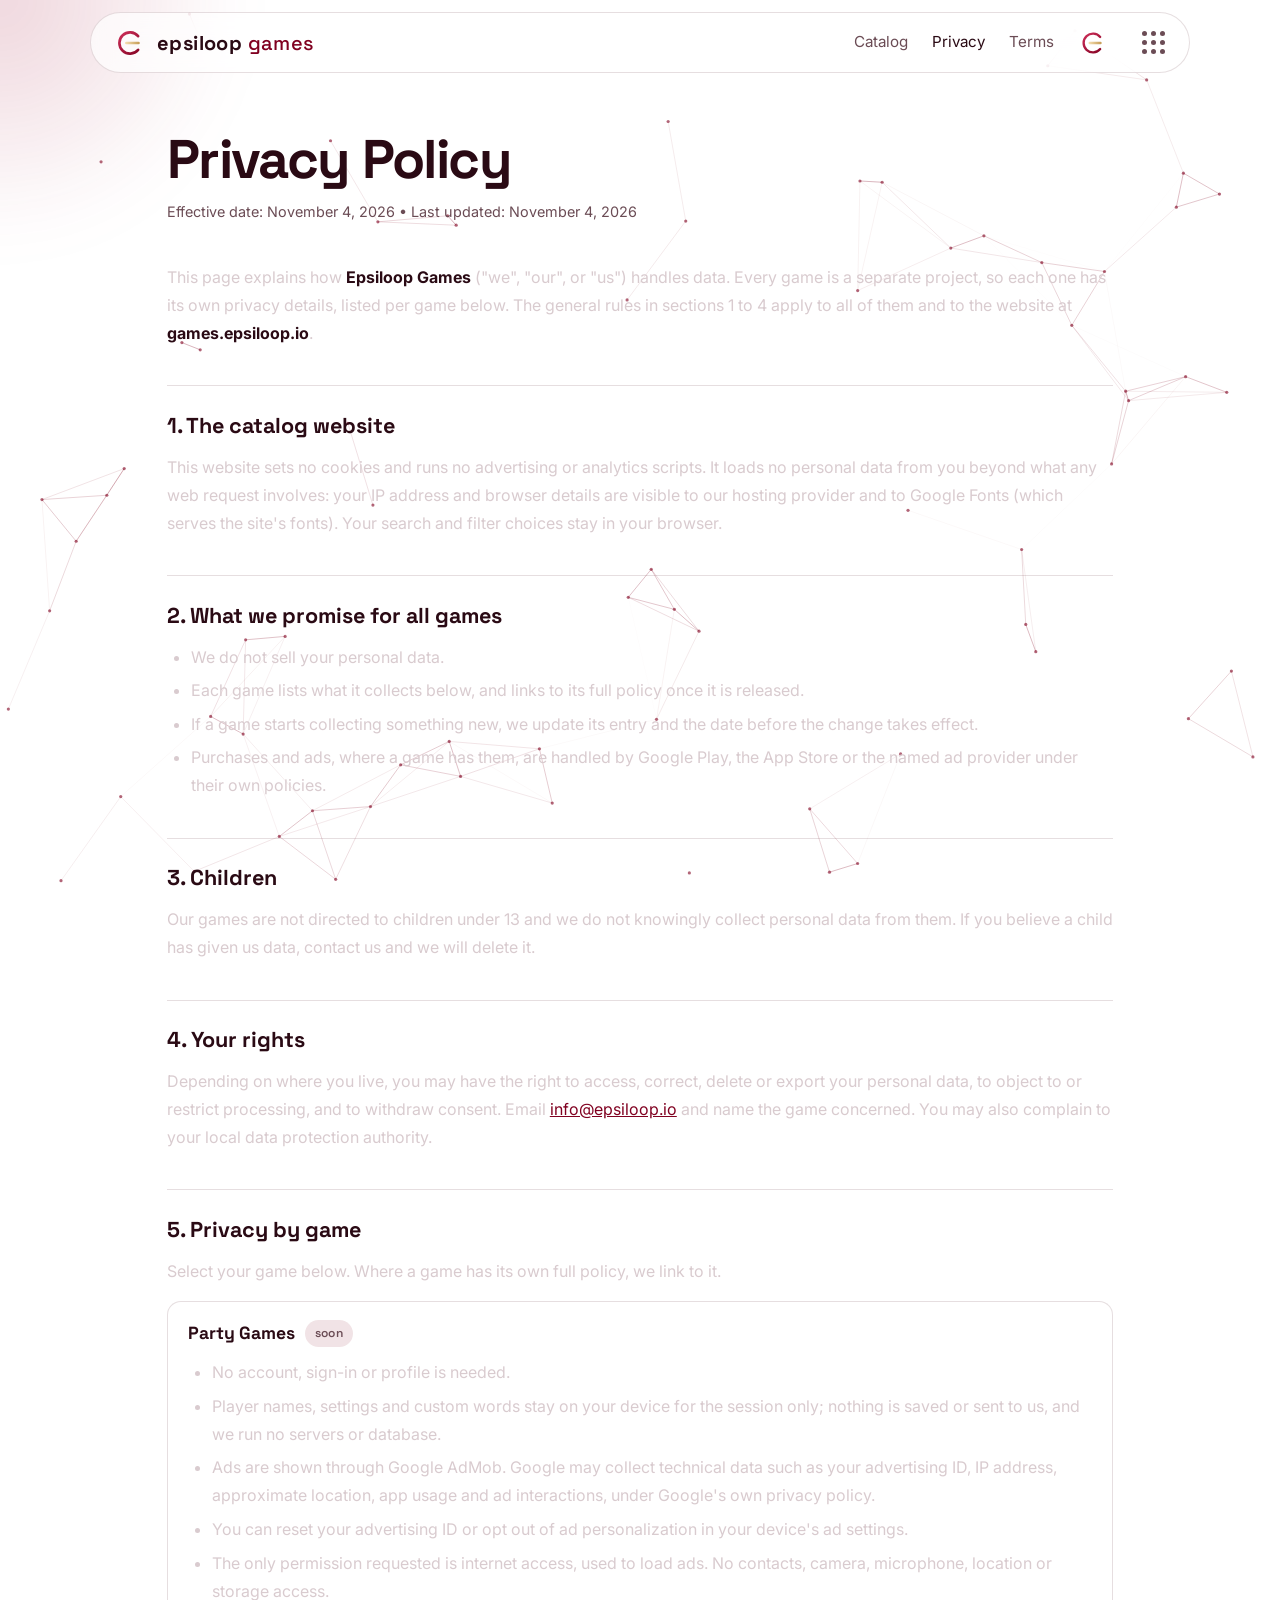
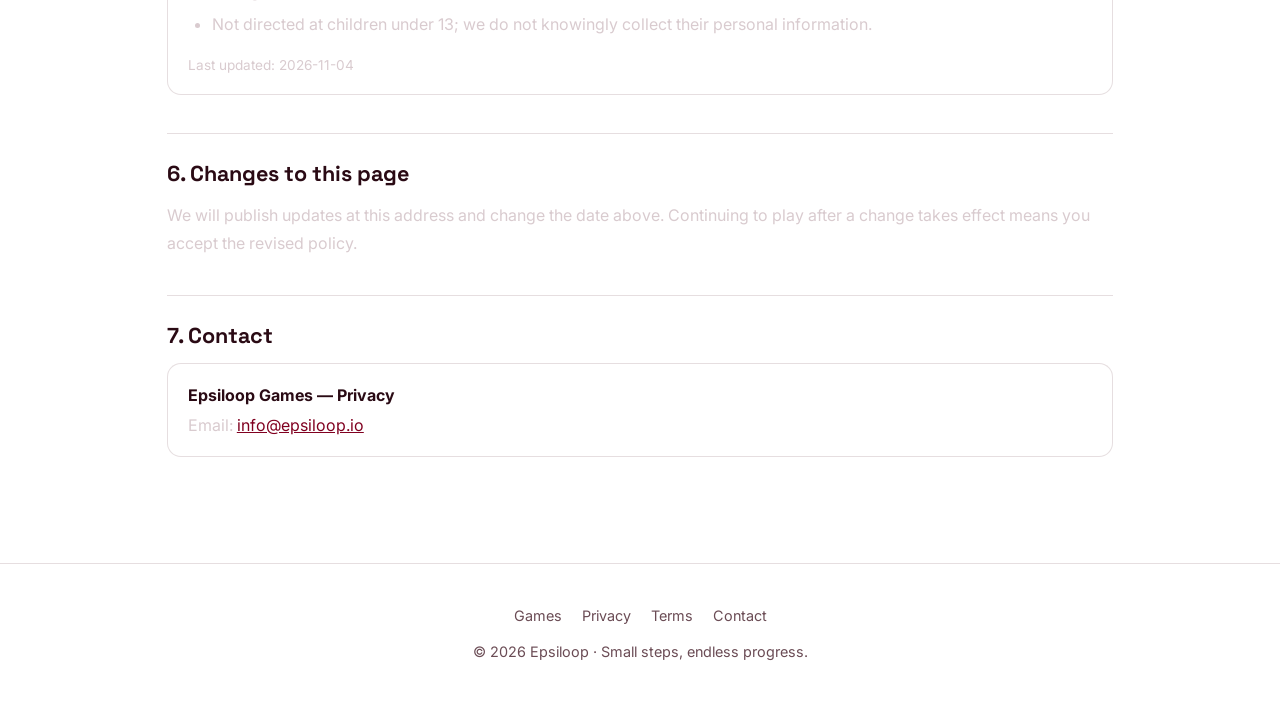
==== commit cb1c0125: "add privacy page size" ====
--- a/privacy.html
+++ b/privacy.html
@@ -3,7 +3,7 @@
 <head>
 <meta charset="utf-8">
 <meta name="viewport" content="width=device-width,initial-scale=1">
-<title>Privacy — Epsiloop Games</title>
+<title>Privacy Policy — Epsiloop Games</title>
 <meta name="description" content="How Epsiloop games and the games.epsiloop.io website handle your data, with the privacy details of each game.">
 <meta name="theme-color" content="#800020">
 <link rel="canonical" href="https://games.epsiloop.io/privacy.html">
@@ -29,7 +29,7 @@
     <a href="/#catalog">Catalog</a>
     <a href="privacy.html" aria-current="page">Privacy</a>
     <a href="terms.html">Terms</a>
-    <a href="https://epsiloop.io" class="ep-btn ep-btn--sm">epsiloop.io</a>
+    <a href="https://epsiloop.io" class="nav-logo" aria-label="Epsiloop"><img src="logo.svg" alt="Epsiloop" width="30" height="30"></a>
     <div class="apps">
       <button class="apps-btn" aria-label="Our projects" aria-haspopup="true" aria-expanded="false"><i></i><i></i><i></i><i></i><i></i><i></i><i></i><i></i><i></i></button>
       <div class="apps-menu" role="menu">
@@ -42,7 +42,7 @@
 </header>
 
 <main class="legal">
-  <h1>Privacy</h1>
+  <h1 class="reveal">Privacy Policy</h1>
   <p class="meta">Effective date: November 4, 2026 &bull; Last updated: November 4, 2026</p>
   <div class="body">
 
--- a/style.css
+++ b/style.css
@@ -68,24 +68,30 @@
 }
 @media(prefers-reduced-motion:reduce){*{animation:none!important;transition:none!important}.reveal{opacity:1;transform:none}}
 
-/* Legal pages (terms.html) */
-.legal{max-width:860px;margin:auto;padding:130px 6vw 90px}
-.legal h1{font-size:clamp(2.2rem,5vw,3.4rem);margin-bottom:10px}
-.legal .meta{color:var(--ep-text-muted);font-size:.9rem;margin-bottom:40px}
-.legal .body{color:var(--ep-text-muted);font-size:1rem;line-height:1.75}
-.legal .body p{margin-bottom:1rem}
-.legal .body h2{font-size:1.35rem;color:var(--ep-text);margin:2.4rem 0 .8rem;padding-top:1.6rem;border-top:1px solid var(--ep-border)}
-.legal .body ul{padding-left:1.5rem;margin-bottom:1rem}
+/* Legal pages (privacy.html, terms.html) — same look as the other Epsiloop sites */
+.legal{max-width:1100px;margin:auto;padding:130px 6vw 90px}
+.legal h1{font-family:var(--ep-font-display);font-weight:700;font-size:clamp(2.2rem,5vw,3.4rem);line-height:1.1;letter-spacing:-.03em;margin:0 0 10px}
+.legal .meta{color:var(--ep-text-muted);font-size:.9rem;margin:0 0 40px}
+.legal .body{color:#d9cbcf;font-size:1rem;line-height:1.75}
+.legal .body p{margin:0 0 1rem}
+.legal .body h2{font-family:var(--ep-font-display);font-weight:700;font-size:1.35rem;line-height:1.3;letter-spacing:0;color:var(--ep-text);margin:2.4rem 0 .8rem;padding-top:1.6rem;border-top:1px solid var(--ep-border)}
+.legal .body h3{font-family:var(--ep-font-display);font-weight:700;font-size:1.08rem;margin:1.5rem 0 .5rem;color:var(--ep-text)}
+.legal .body ul,.legal .body ol{padding-left:1.5rem;margin:0 0 1rem}
 .legal .body li{margin-bottom:.35rem}
 .legal .body a{color:var(--ep-accent)}
 .legal .body strong{color:var(--ep-text)}
-.legal .body address{font-style:normal;border:1px solid var(--ep-border);border-radius:14px;padding:1rem 1.25rem;margin-bottom:1rem;line-height:1.9}
+.legal .body code{background:rgba(255,255,255,.04);border:1px solid var(--ep-border);border-radius:6px;padding:1px 6px;font-size:.9em}
+.legal .body address{font-style:normal;background:rgba(255,255,255,.04);border:1px solid var(--ep-border);border-radius:14px;padding:1rem 1.25rem;margin:0 0 1rem;line-height:1.9}
+.legal .body table{width:100%;border-collapse:collapse;margin-bottom:1.25rem;font-size:.9rem;display:block;overflow-x:auto}
+.legal .body th{text-align:left;background:rgba(255,255,255,.06);padding:.6rem .85rem;border:1px solid var(--ep-border)}
+.legal .body td{padding:.6rem .85rem;border:1px solid var(--ep-border);vertical-align:top}
 .footer-links{display:flex;justify-content:center;gap:20px;margin-bottom:12px}
-.footer-links a{color:var(--ep-text-muted)}
+.footer-links a{color:var(--ep-text-muted);text-decoration:none}
 .footer-links a:hover{color:var(--ep-accent)}
 
 /* Per-game privacy cards (privacy.html) */
-.legal .body .game-privacy{border:1px solid var(--ep-border);border-radius:14px;padding:1rem 1.25rem;margin-bottom:1rem}
-.legal .body .game-privacy h3{font-size:1.1rem;color:var(--ep-text);margin-bottom:.6rem;display:flex;align-items:center;gap:10px}
+.legal .body .game-privacy{background:rgba(255,255,255,.04);border:1px solid var(--ep-border);border-radius:14px;padding:1rem 1.25rem;margin-bottom:1rem}
+.legal .body .game-privacy h3{font-size:1.1rem;color:var(--ep-text);margin:0 0 .6rem;display:flex;align-items:center;gap:10px}
 .legal .body .game-privacy p:last-child,.legal .body .game-privacy ul:last-child{margin-bottom:0}
 .game-privacy__meta{font-size:.85rem}
+.nav-logo{display:flex;align-items:center}.nav-logo img{display:block}
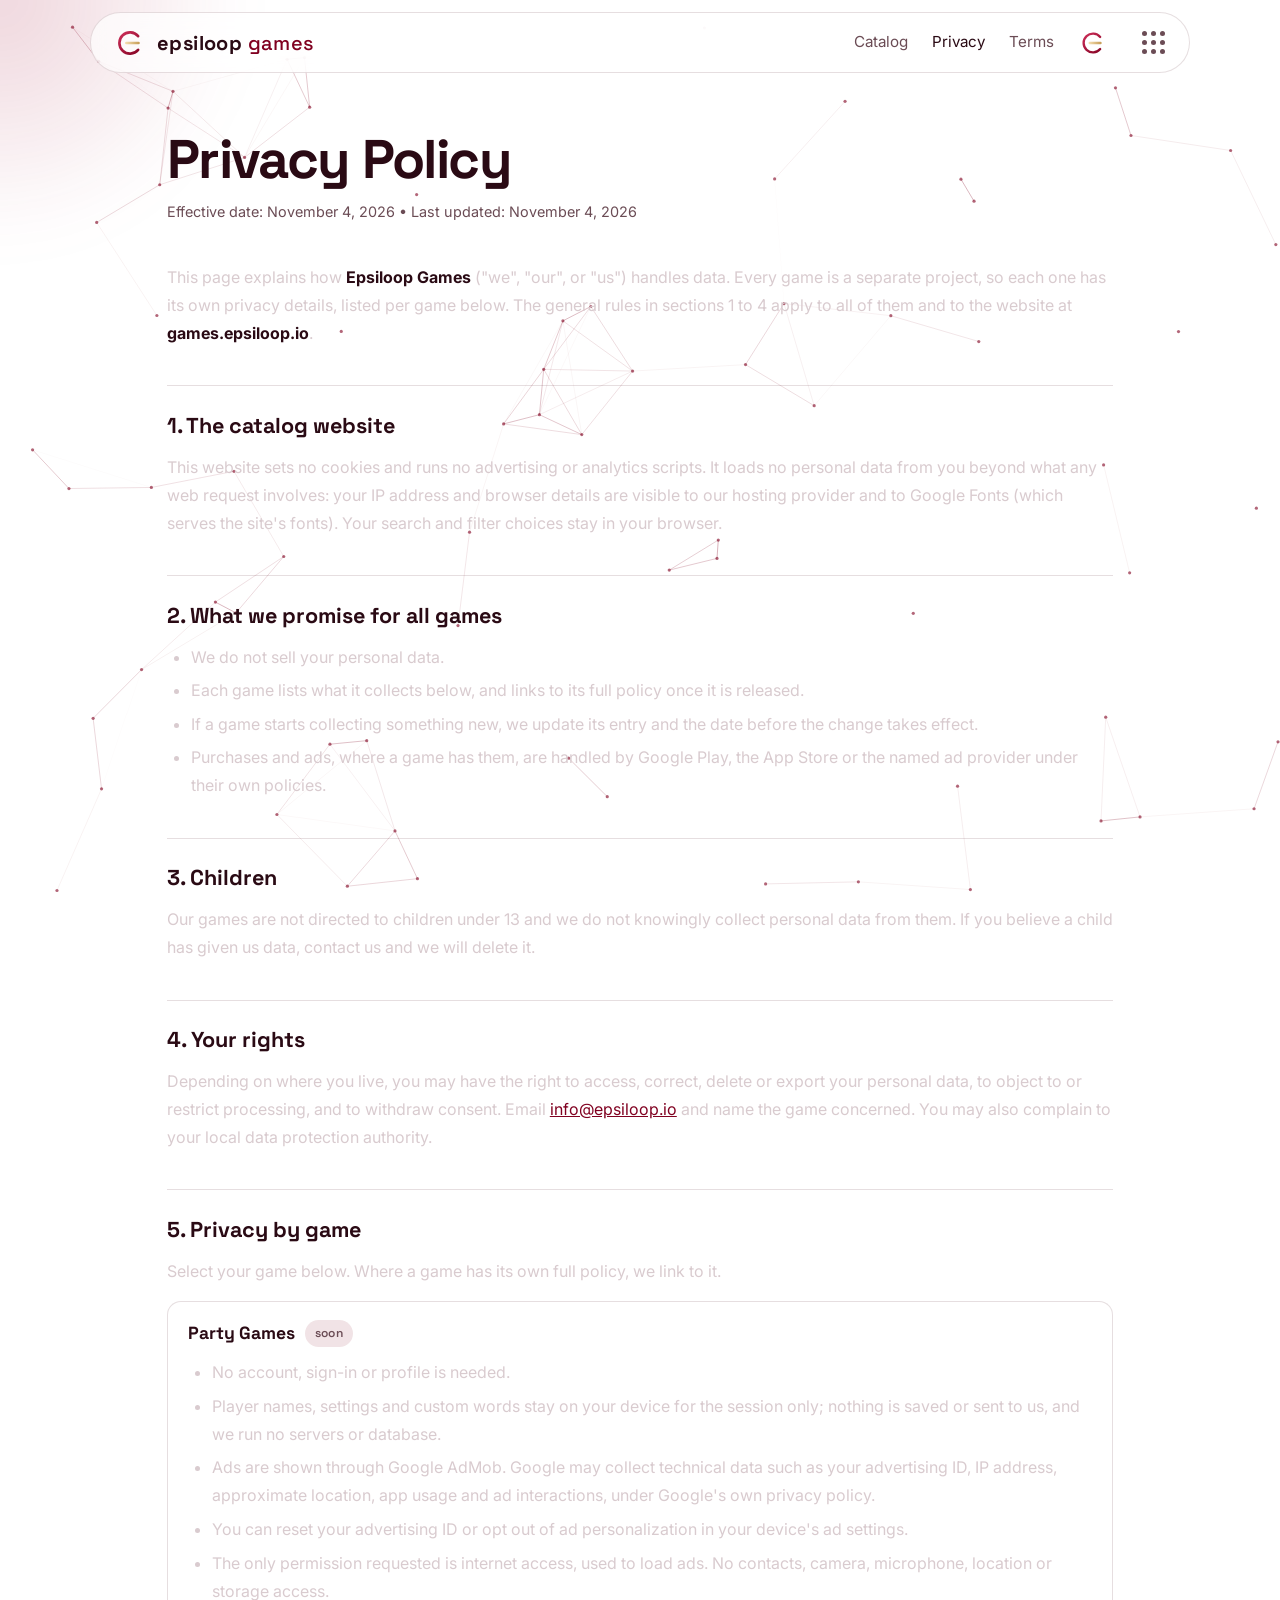
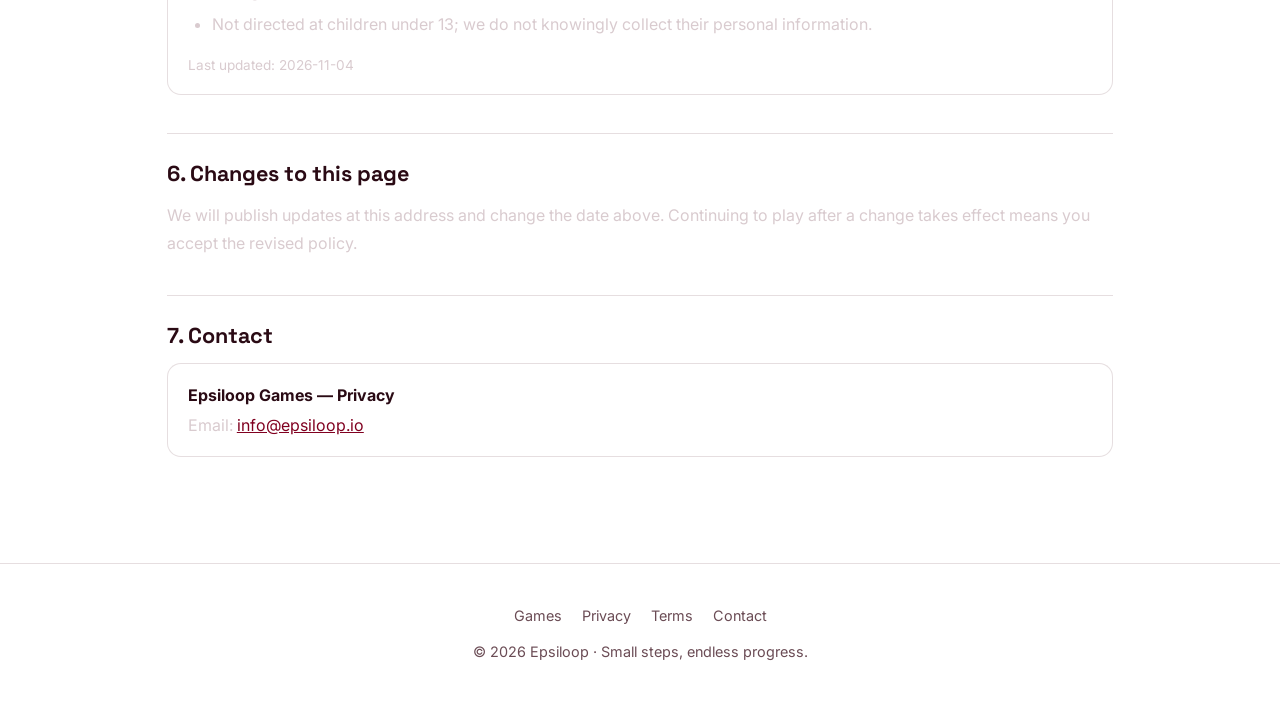
==== commit ce360963: "change url for vault" ====
--- a/privacy.html
+++ b/privacy.html
@@ -34,7 +34,7 @@
       <button class="apps-btn" aria-label="Our projects" aria-haspopup="true" aria-expanded="false"><i></i><i></i><i></i><i></i><i></i><i></i><i></i><i></i><i></i></button>
       <div class="apps-menu" role="menu">
         <a href="https://motiveaction.epsiloop.io" role="menuitem"><img src="apps/motiveaction.png" alt="" width="56" height="56">Motiveaction</a>
-        <a href="https://biovault.epsiloop.io" role="menuitem"><img src="apps/epsivault.png" alt="" width="56" height="56">EpsiVault</a>
+        <a href="https://epsivault.epsiloop.io" role="menuitem"><img src="apps/epsivault.png" alt="" width="56" height="56">EpsiVault</a>
         <a href="https://fraym.epsiloop.io" role="menuitem"><img src="apps/fraym.png" alt="" width="56" height="56">Fraym</a>
       </div>
     </div>
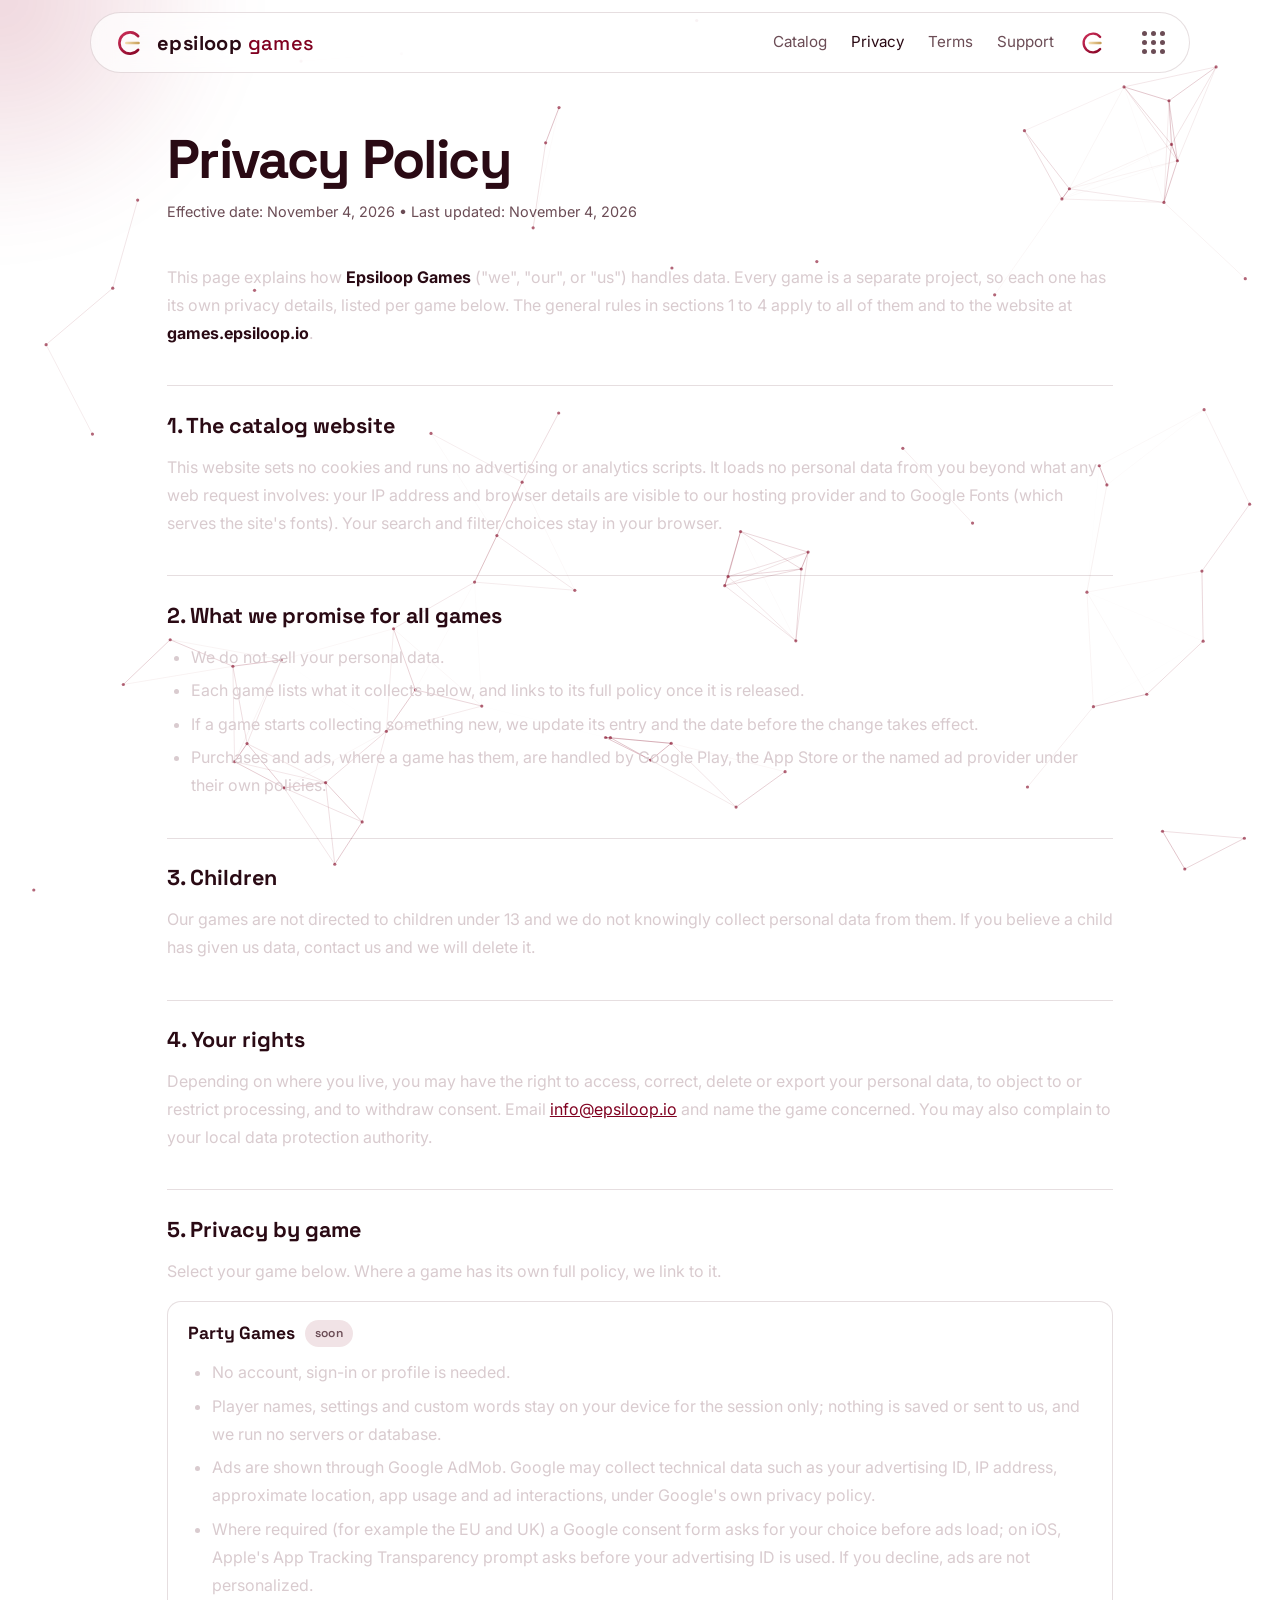
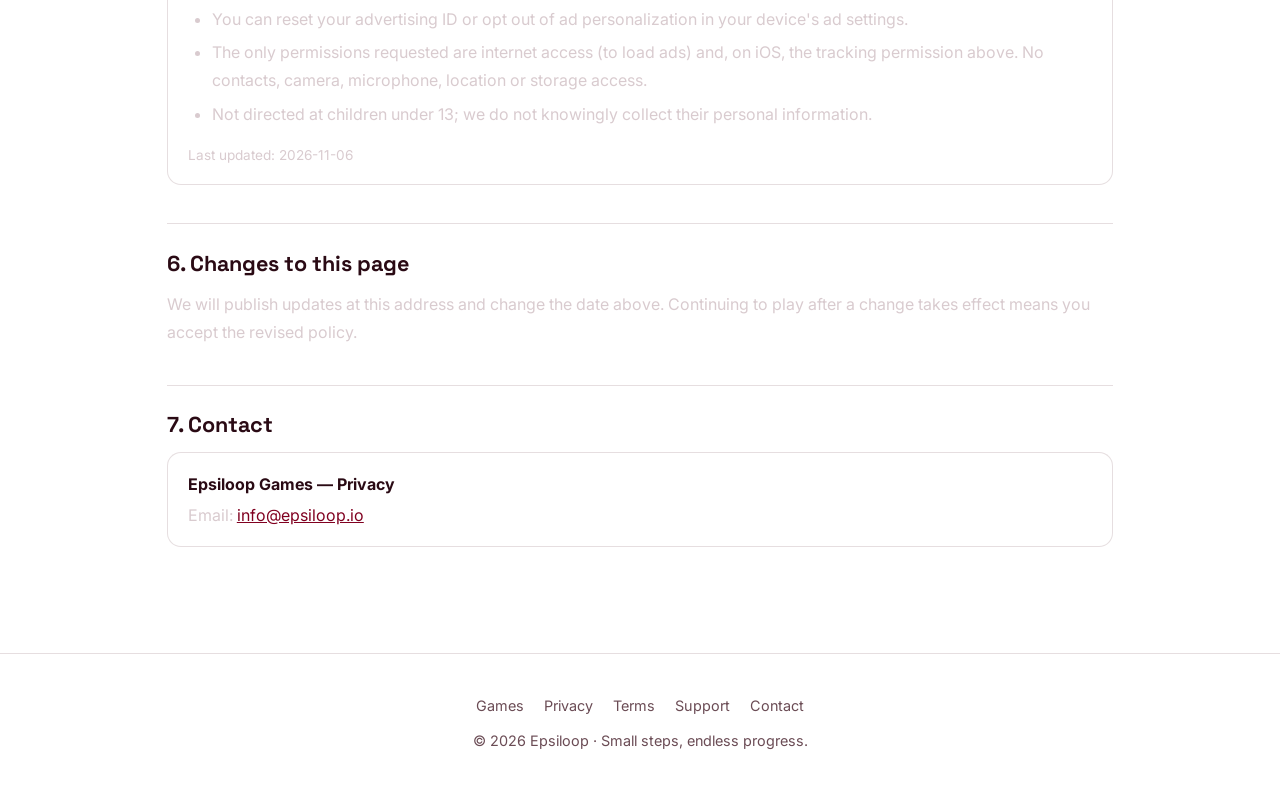
==== commit 92a052c6: "add new support url" ====
--- a/privacy.html
+++ b/privacy.html
@@ -29,6 +29,7 @@
     <a href="/#catalog">Catalog</a>
     <a href="privacy.html" aria-current="page">Privacy</a>
     <a href="terms.html">Terms</a>
+    <a href="support.html">Support</a>
     <a href="https://epsiloop.io" class="nav-logo" aria-label="Epsiloop"><img src="logo.svg" alt="Epsiloop" width="30" height="30"></a>
     <div class="apps">
       <button class="apps-btn" aria-label="Our projects" aria-haspopup="true" aria-expanded="false"><i></i><i></i><i></i><i></i><i></i><i></i><i></i><i></i><i></i></button>
@@ -82,7 +83,7 @@
 </main>
 
 <footer>
-  <div class="footer-links"><a href="/">Games</a><a href="privacy.html">Privacy</a><a href="terms.html">Terms</a><a href="mailto:info@epsiloop.io">Contact</a></div>
+  <div class="footer-links"><a href="/">Games</a><a href="privacy.html">Privacy</a><a href="terms.html">Terms</a><a href="support.html">Support</a><a href="mailto:info@epsiloop.io">Contact</a></div>
   © <span id="y"></span> Epsiloop · Small steps, endless progress.
 </footer>
 <script src="games-data.js"></script>
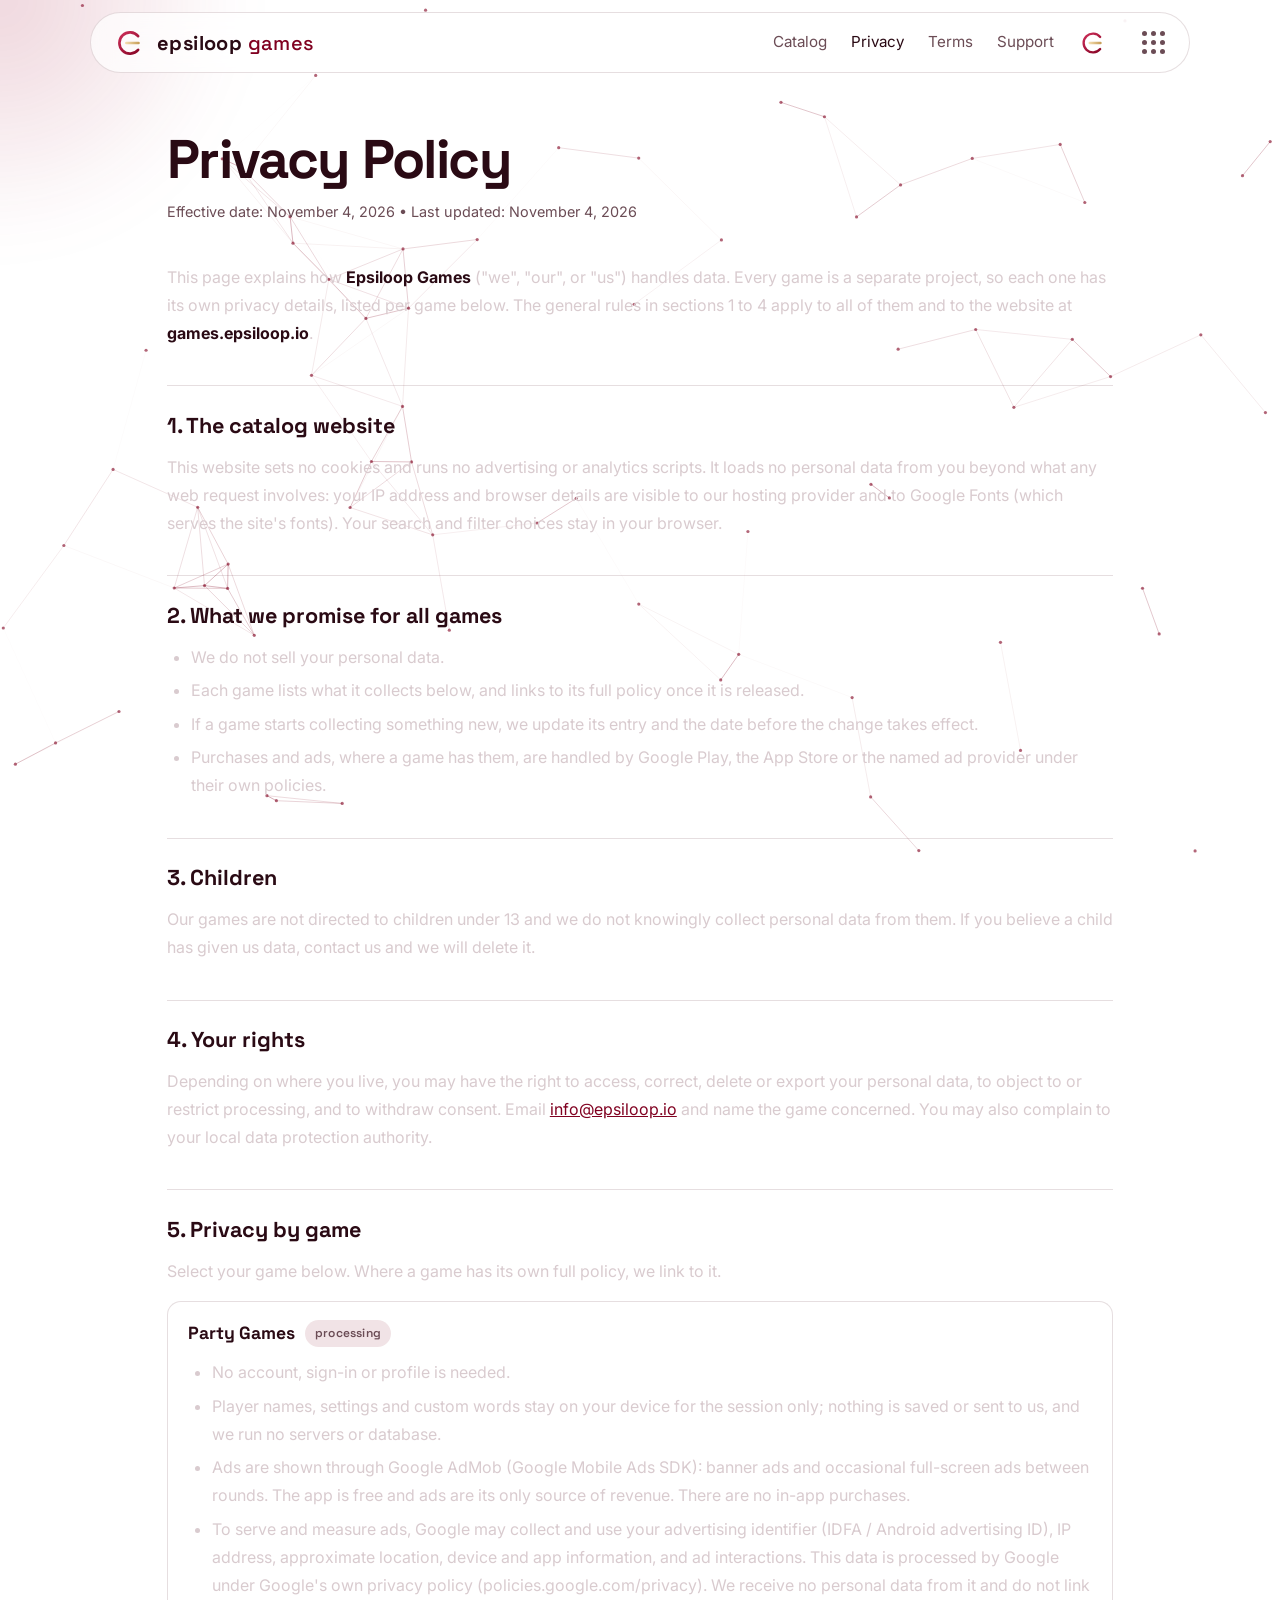
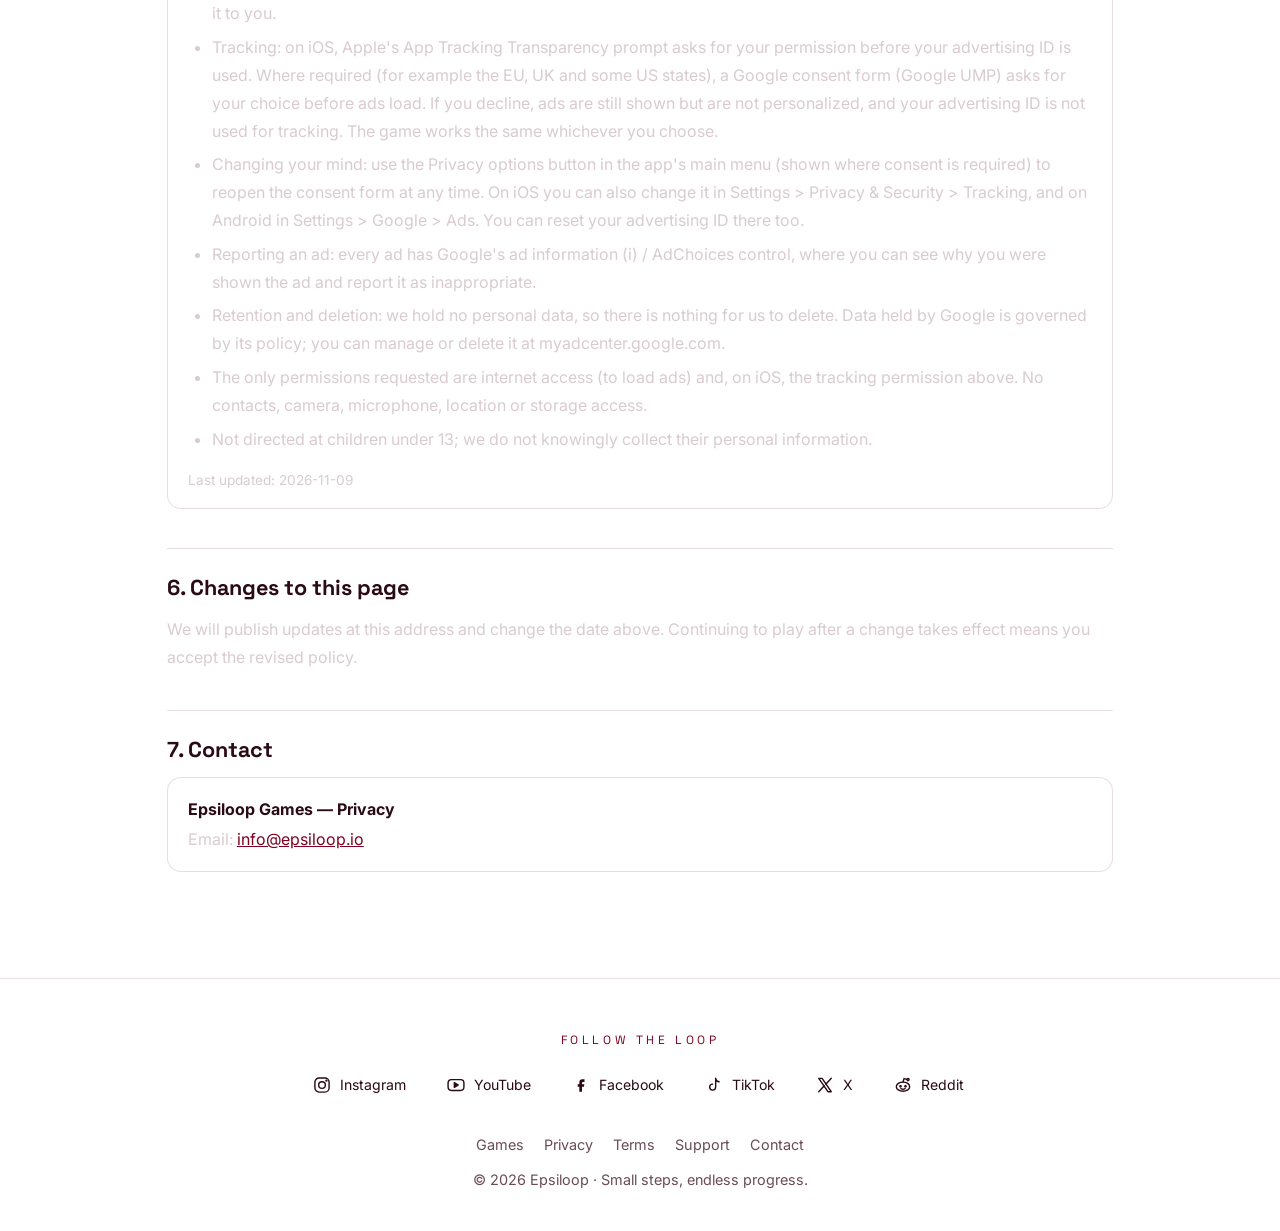
==== commit 17992a67: "add new social links" ====
--- a/privacy.html
+++ b/privacy.html
@@ -83,7 +83,8 @@
 </main>
 
 <footer>
-  <div class="footer-links"><a href="/">Games</a><a href="privacy.html">Privacy</a><a href="terms.html">Terms</a><a href="support.html">Support</a><a href="mailto:info@epsiloop.io">Contact</a></div>
+  <div class="social-wrap"><p class="social-title">Follow the loop</p><div class="social"><a href="https://www.instagram.com/epsiloop.io" target="_blank" rel="noopener noreferrer" style="--c:#e1306c" aria-label="Epsiloop on Instagram"><svg viewBox="0 0 24 24" fill="none" stroke="currentColor" stroke-width="1.7" stroke-linecap="round" stroke-linejoin="round" aria-hidden="true"><rect x="3.5" y="3.5" width="17" height="17" rx="5"/><circle cx="12" cy="12" r="4"/><circle cx="17.3" cy="6.7" r=".6" fill="currentColor"/></svg><span>Instagram</span></a><a href="https://www.youtube.com/@epsiloop" target="_blank" rel="noopener noreferrer" style="--c:#ff2d2d" aria-label="Epsiloop on YouTube"><svg viewBox="0 0 24 24" fill="none" stroke="currentColor" stroke-width="1.7" stroke-linecap="round" stroke-linejoin="round" aria-hidden="true"><rect x="2.5" y="5.5" width="19" height="13" rx="4"/><path d="M10 9.2v5.6l4.8-2.8z" fill="currentColor"/></svg><span>YouTube</span></a><a href="https://www.facebook.com/profile.php?id=61596055442899" target="_blank" rel="noopener noreferrer" style="--c:#4c8dff" aria-label="Epsiloop on Facebook"><svg viewBox="0 0 24 24" fill="none" stroke="currentColor" stroke-width="1.7" stroke-linecap="round" stroke-linejoin="round" aria-hidden="true"><path d="M14 8.5h2.2V5h-2.7C11 5 10 6.6 10 8.6V11H8v3.2h2V20h3.2v-5.8h2.3l.5-3.2h-2.8V9.2c0-.5.3-.7.8-.7z" fill="currentColor" stroke="none"/></svg><span>Facebook</span></a><a href="https://www.tiktok.com/@epsiloop" target="_blank" rel="noopener noreferrer" style="--c:#25f4ee" aria-label="Epsiloop on TikTok"><svg viewBox="0 0 24 24" fill="none" stroke="currentColor" stroke-width="1.7" stroke-linecap="round" stroke-linejoin="round" aria-hidden="true"><path d="M14 4v10.5a3.6 3.6 0 1 1-3.6-3.6M14 4c.3 2.3 1.9 3.9 4.2 4.1"/></svg><span>TikTok</span></a><a href="https://x.com/epsiloopio" target="_blank" rel="noopener noreferrer" style="--c:#ffffff" aria-label="Epsiloop on X"><svg viewBox="0 0 24 24" fill="none" stroke="currentColor" stroke-width="1.7" stroke-linecap="round" stroke-linejoin="round" aria-hidden="true"><path d="M4.5 4h4l11 16h-4z"/><path d="M4.5 20l6.6-7M13 11l6.5-7"/></svg><span>X</span></a><a href="https://www.reddit.com/r/epsiloop/" target="_blank" rel="noopener noreferrer" style="--c:#ff6a2b" aria-label="Epsiloop on Reddit"><svg viewBox="0 0 24 24" fill="none" stroke="currentColor" stroke-width="1.7" stroke-linecap="round" stroke-linejoin="round" aria-hidden="true"><ellipse cx="12" cy="14" rx="8" ry="5.5"/><circle cx="9" cy="13.5" r=".8" fill="currentColor"/><circle cx="15" cy="13.5" r=".8" fill="currentColor"/><path d="M9.5 16.3c1.5 1 3.5 1 5 0M12 8.5l1.2-4.2 3.6.9"/><circle cx="18" cy="5.5" r="1.3"/></svg><span>Reddit</span></a></div></div>
+    <div class="footer-links"><a href="/">Games</a><a href="privacy.html">Privacy</a><a href="terms.html">Terms</a><a href="support.html">Support</a><a href="mailto:info@epsiloop.io">Contact</a></div>
   © <span id="y"></span> Epsiloop · Small steps, endless progress.
 </footer>
 <script src="games-data.js"></script>
--- a/style.css
+++ b/style.css
@@ -36,6 +36,17 @@
     radial-gradient(120% 90% at 20% 0%,hsl(var(--h) 80% 55% / .55),transparent 60%),
     linear-gradient(135deg,hsl(var(--h) 70% 22%),hsl(var(--h) 60% 10%))}
 .game__cover img{position:absolute;inset:0;width:100%;height:100%;object-fit:cover}
+.game__cover img{transition:transform .5s cubic-bezier(.2,.8,.2,1)}
+.game:hover .game__cover img,.game:focus-visible .game__cover img{transform:scale(1.08)}
+.game__confetti{position:absolute;left:50%;top:47%;width:0;height:0;pointer-events:none}
+.game__confetti i{position:absolute;left:0;top:0;width:var(--w);height:5px;border-radius:3px;background:var(--c);opacity:0}
+.game:hover .game__confetti i,.game:focus-visible .game__confetti i{animation:confetti-pop 1s var(--t) cubic-bezier(.15,.7,.3,1) both}
+@keyframes confetti-pop{
+  0%{opacity:0;transform:translate(0,0) rotate(0) scale(.3)}
+  15%{opacity:1}
+  70%{opacity:1}
+  100%{opacity:0;transform:translate(var(--dx),calc(var(--dy) + 40px)) rotate(var(--r)) scale(1)}}
+@media (prefers-reduced-motion:reduce){.game__cover img{transition:none}.game:hover .game__cover img{transform:none}.game__confetti{display:none}}
 .game__letter{font:700 4.5rem/1 var(--ep-font-display);color:#fff;opacity:.9;text-shadow:0 8px 30px rgba(0,0,0,.4)}
 .game__status{position:absolute;top:12px;left:12px}
 .game__body{padding:20px 22px 22px;display:flex;flex-direction:column;gap:6px;flex:1}
@@ -95,3 +106,14 @@
 .legal .body .game-privacy p:last-child,.legal .body .game-privacy ul:last-child{margin-bottom:0}
 .game-privacy__meta{font-size:.85rem}
 .nav-logo{display:flex;align-items:center}.nav-logo img{display:block}
+
+/* Social links */
+.social-wrap{margin-bottom:26px}
+.social-title{font-family:"Space Grotesk",sans-serif;font-size:.75rem;letter-spacing:.3em;text-transform:uppercase;color:var(--pink,var(--ep-accent,#ff5a7a));margin-bottom:14px}
+.social{display:flex;flex-wrap:wrap;gap:10px;justify-content:center}
+.social a{--c:#ff5a7a;display:inline-flex;align-items:center;gap:8px;padding:9px 16px 9px 12px;border-radius:999px;color:var(--text,var(--ep-text,#f6eef0))!important;text-decoration:none;font-size:.88rem;
+  background:rgba(255,255,255,.04);border:1px solid rgba(255,255,255,.1);backdrop-filter:blur(8px);transition:transform .25s,border-color .25s,box-shadow .25s,background .25s}
+.social a svg{width:20px;height:20px;transition:color .25s,transform .25s}
+.social a:hover,.social a:focus-visible{transform:translateY(-3px);border-color:var(--c);background:color-mix(in srgb,var(--c) 14%,transparent);box-shadow:0 8px 26px color-mix(in srgb,var(--c) 40%,transparent)}
+.social a:hover svg{color:var(--c);transform:scale(1.15) rotate(-6deg)}
+@media(max-width:520px){.social a span{display:none}.social a{padding:11px}.social a svg{width:22px;height:22px}}
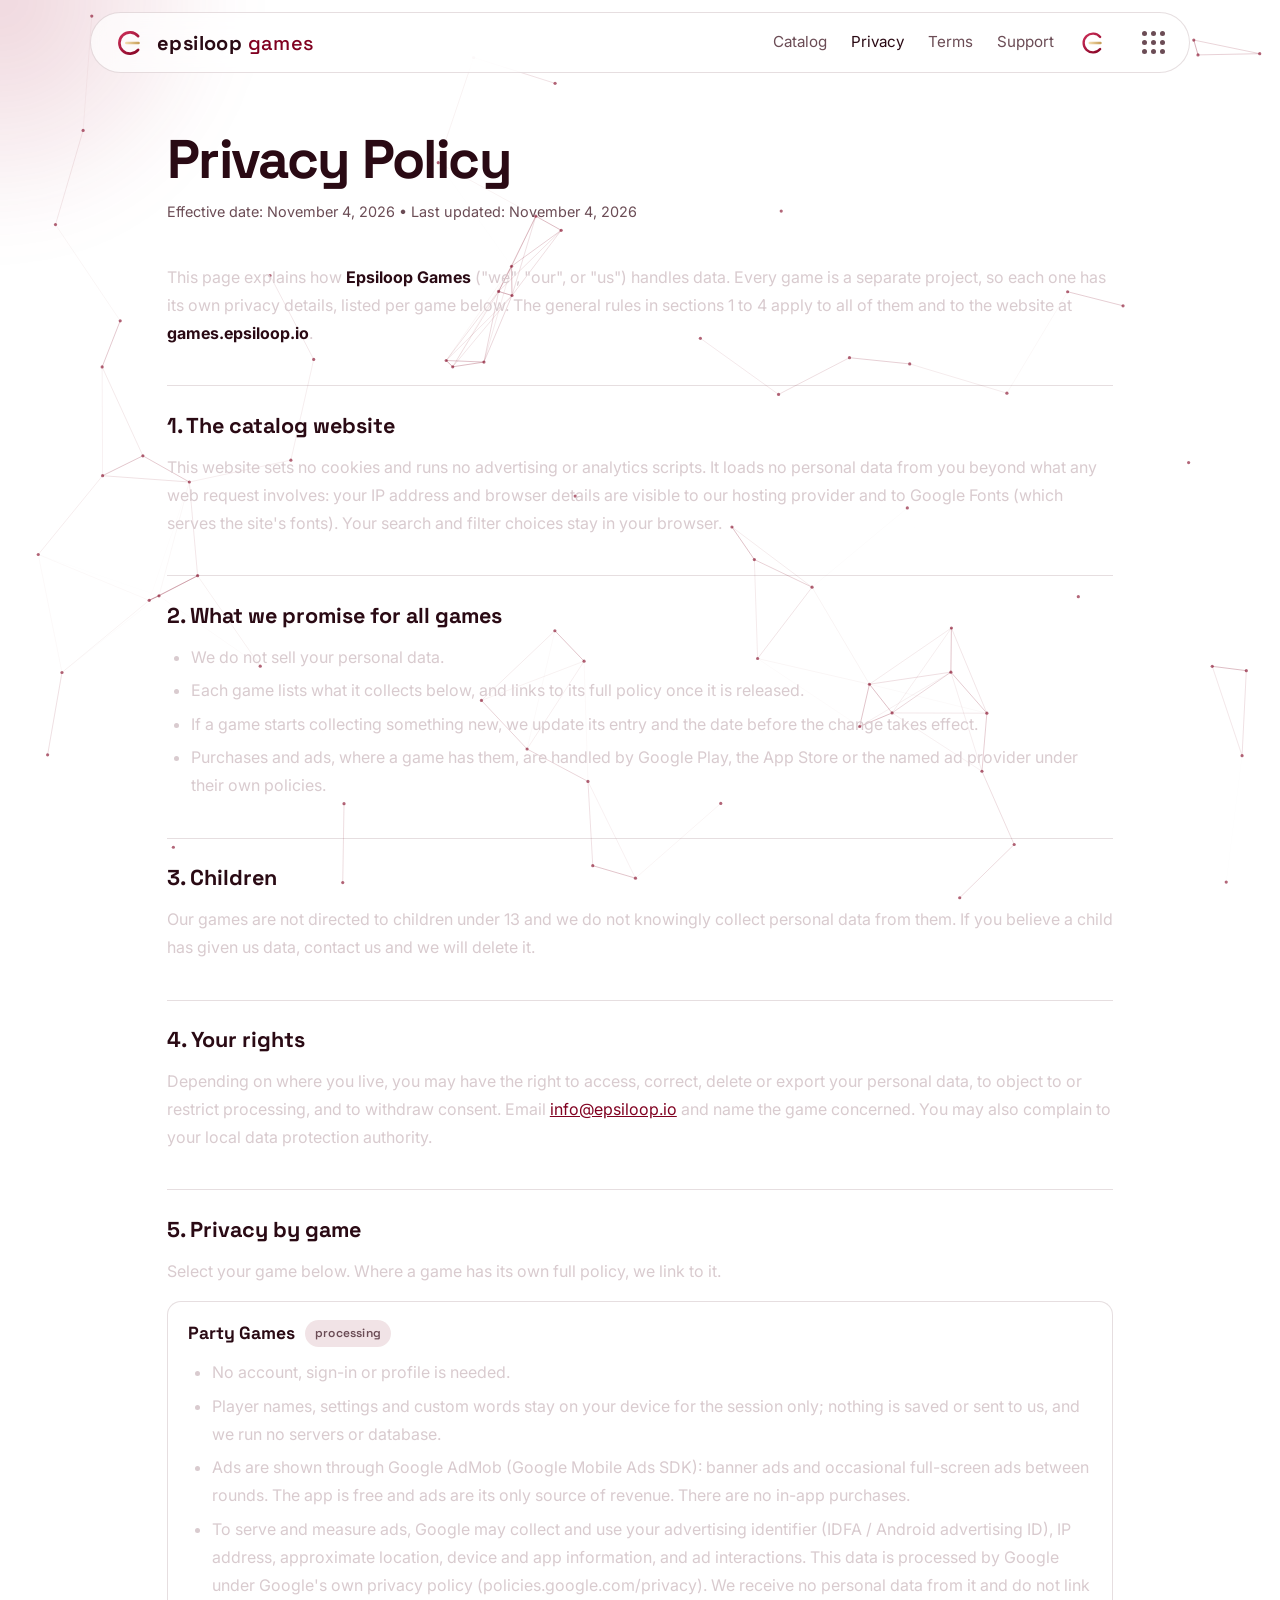
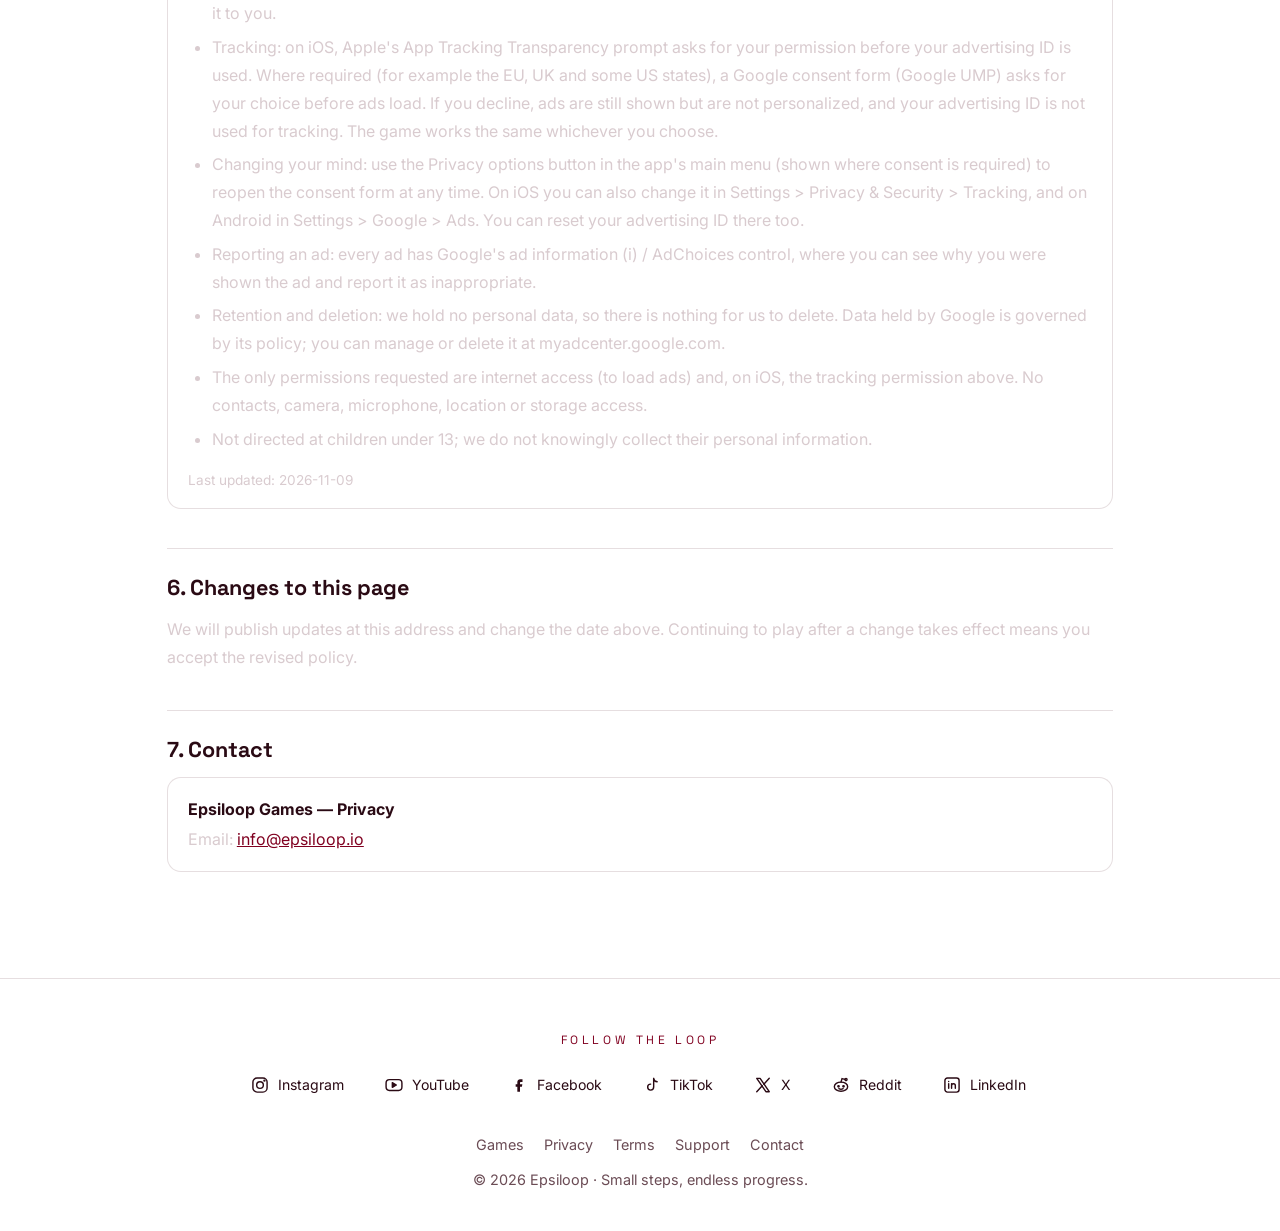
==== commit 7ea40daf: "add new social link" ====
--- a/privacy.html
+++ b/privacy.html
@@ -83,7 +83,7 @@
 </main>
 
 <footer>
-  <div class="social-wrap"><p class="social-title">Follow the loop</p><div class="social"><a href="https://www.instagram.com/epsiloop.io" target="_blank" rel="noopener noreferrer" style="--c:#e1306c" aria-label="Epsiloop on Instagram"><svg viewBox="0 0 24 24" fill="none" stroke="currentColor" stroke-width="1.7" stroke-linecap="round" stroke-linejoin="round" aria-hidden="true"><rect x="3.5" y="3.5" width="17" height="17" rx="5"/><circle cx="12" cy="12" r="4"/><circle cx="17.3" cy="6.7" r=".6" fill="currentColor"/></svg><span>Instagram</span></a><a href="https://www.youtube.com/@epsiloop" target="_blank" rel="noopener noreferrer" style="--c:#ff2d2d" aria-label="Epsiloop on YouTube"><svg viewBox="0 0 24 24" fill="none" stroke="currentColor" stroke-width="1.7" stroke-linecap="round" stroke-linejoin="round" aria-hidden="true"><rect x="2.5" y="5.5" width="19" height="13" rx="4"/><path d="M10 9.2v5.6l4.8-2.8z" fill="currentColor"/></svg><span>YouTube</span></a><a href="https://www.facebook.com/profile.php?id=61596055442899" target="_blank" rel="noopener noreferrer" style="--c:#4c8dff" aria-label="Epsiloop on Facebook"><svg viewBox="0 0 24 24" fill="none" stroke="currentColor" stroke-width="1.7" stroke-linecap="round" stroke-linejoin="round" aria-hidden="true"><path d="M14 8.5h2.2V5h-2.7C11 5 10 6.6 10 8.6V11H8v3.2h2V20h3.2v-5.8h2.3l.5-3.2h-2.8V9.2c0-.5.3-.7.8-.7z" fill="currentColor" stroke="none"/></svg><span>Facebook</span></a><a href="https://www.tiktok.com/@epsiloop" target="_blank" rel="noopener noreferrer" style="--c:#25f4ee" aria-label="Epsiloop on TikTok"><svg viewBox="0 0 24 24" fill="none" stroke="currentColor" stroke-width="1.7" stroke-linecap="round" stroke-linejoin="round" aria-hidden="true"><path d="M14 4v10.5a3.6 3.6 0 1 1-3.6-3.6M14 4c.3 2.3 1.9 3.9 4.2 4.1"/></svg><span>TikTok</span></a><a href="https://x.com/epsiloopio" target="_blank" rel="noopener noreferrer" style="--c:#ffffff" aria-label="Epsiloop on X"><svg viewBox="0 0 24 24" fill="none" stroke="currentColor" stroke-width="1.7" stroke-linecap="round" stroke-linejoin="round" aria-hidden="true"><path d="M4.5 4h4l11 16h-4z"/><path d="M4.5 20l6.6-7M13 11l6.5-7"/></svg><span>X</span></a><a href="https://www.reddit.com/r/epsiloop/" target="_blank" rel="noopener noreferrer" style="--c:#ff6a2b" aria-label="Epsiloop on Reddit"><svg viewBox="0 0 24 24" fill="none" stroke="currentColor" stroke-width="1.7" stroke-linecap="round" stroke-linejoin="round" aria-hidden="true"><ellipse cx="12" cy="14" rx="8" ry="5.5"/><circle cx="9" cy="13.5" r=".8" fill="currentColor"/><circle cx="15" cy="13.5" r=".8" fill="currentColor"/><path d="M9.5 16.3c1.5 1 3.5 1 5 0M12 8.5l1.2-4.2 3.6.9"/><circle cx="18" cy="5.5" r="1.3"/></svg><span>Reddit</span></a></div></div>
+  <div class="social-wrap"><p class="social-title">Follow the loop</p><div class="social"><a href="https://www.instagram.com/epsiloop.io" target="_blank" rel="noopener noreferrer" style="--c:#e1306c" aria-label="Epsiloop on Instagram"><svg viewBox="0 0 24 24" fill="none" stroke="currentColor" stroke-width="1.7" stroke-linecap="round" stroke-linejoin="round" aria-hidden="true"><rect x="3.5" y="3.5" width="17" height="17" rx="5"/><circle cx="12" cy="12" r="4"/><circle cx="17.3" cy="6.7" r=".6" fill="currentColor"/></svg><span>Instagram</span></a><a href="https://www.youtube.com/@epsiloop" target="_blank" rel="noopener noreferrer" style="--c:#ff2d2d" aria-label="Epsiloop on YouTube"><svg viewBox="0 0 24 24" fill="none" stroke="currentColor" stroke-width="1.7" stroke-linecap="round" stroke-linejoin="round" aria-hidden="true"><rect x="2.5" y="5.5" width="19" height="13" rx="4"/><path d="M10 9.2v5.6l4.8-2.8z" fill="currentColor"/></svg><span>YouTube</span></a><a href="https://www.facebook.com/profile.php?id=61596055442899" target="_blank" rel="noopener noreferrer" style="--c:#4c8dff" aria-label="Epsiloop on Facebook"><svg viewBox="0 0 24 24" fill="none" stroke="currentColor" stroke-width="1.7" stroke-linecap="round" stroke-linejoin="round" aria-hidden="true"><path d="M14 8.5h2.2V5h-2.7C11 5 10 6.6 10 8.6V11H8v3.2h2V20h3.2v-5.8h2.3l.5-3.2h-2.8V9.2c0-.5.3-.7.8-.7z" fill="currentColor" stroke="none"/></svg><span>Facebook</span></a><a href="https://www.tiktok.com/@epsiloop" target="_blank" rel="noopener noreferrer" style="--c:#25f4ee" aria-label="Epsiloop on TikTok"><svg viewBox="0 0 24 24" fill="none" stroke="currentColor" stroke-width="1.7" stroke-linecap="round" stroke-linejoin="round" aria-hidden="true"><path d="M14 4v10.5a3.6 3.6 0 1 1-3.6-3.6M14 4c.3 2.3 1.9 3.9 4.2 4.1"/></svg><span>TikTok</span></a><a href="https://x.com/epsiloopio" target="_blank" rel="noopener noreferrer" style="--c:#ffffff" aria-label="Epsiloop on X"><svg viewBox="0 0 24 24" fill="none" stroke="currentColor" stroke-width="1.7" stroke-linecap="round" stroke-linejoin="round" aria-hidden="true"><path d="M4.5 4h4l11 16h-4z"/><path d="M4.5 20l6.6-7M13 11l6.5-7"/></svg><span>X</span></a><a href="https://www.reddit.com/r/epsiloop/" target="_blank" rel="noopener noreferrer" style="--c:#ff6a2b" aria-label="Epsiloop on Reddit"><svg viewBox="0 0 24 24" fill="none" stroke="currentColor" stroke-width="1.7" stroke-linecap="round" stroke-linejoin="round" aria-hidden="true"><ellipse cx="12" cy="14" rx="8" ry="5.5"/><circle cx="9" cy="13.5" r=".8" fill="currentColor"/><circle cx="15" cy="13.5" r=".8" fill="currentColor"/><path d="M9.5 16.3c1.5 1 3.5 1 5 0M12 8.5l1.2-4.2 3.6.9"/><circle cx="18" cy="5.5" r="1.3"/></svg><span>Reddit</span></a><a href="https://www.linkedin.com/company/epsiloop-io" target="_blank" rel="noopener noreferrer" style="--c:#0a66c2" aria-label="Epsiloop on LinkedIn"><svg viewBox="0 0 24 24" fill="none" stroke="currentColor" stroke-width="1.7" stroke-linecap="round" stroke-linejoin="round" aria-hidden="true"><rect x="3.5" y="3.5" width="17" height="17" rx="3"/><path d="M8 10.5V16M8 7.8v.1M11.5 16v-5.5M11.5 13c0-1.6 1-2.6 2.4-2.6s2.1 1 2.1 2.5V16"/></svg><span>LinkedIn</span></a></div></div>
     <div class="footer-links"><a href="/">Games</a><a href="privacy.html">Privacy</a><a href="terms.html">Terms</a><a href="support.html">Support</a><a href="mailto:info@epsiloop.io">Contact</a></div>
   © <span id="y"></span> Epsiloop · Small steps, endless progress.
 </footer>
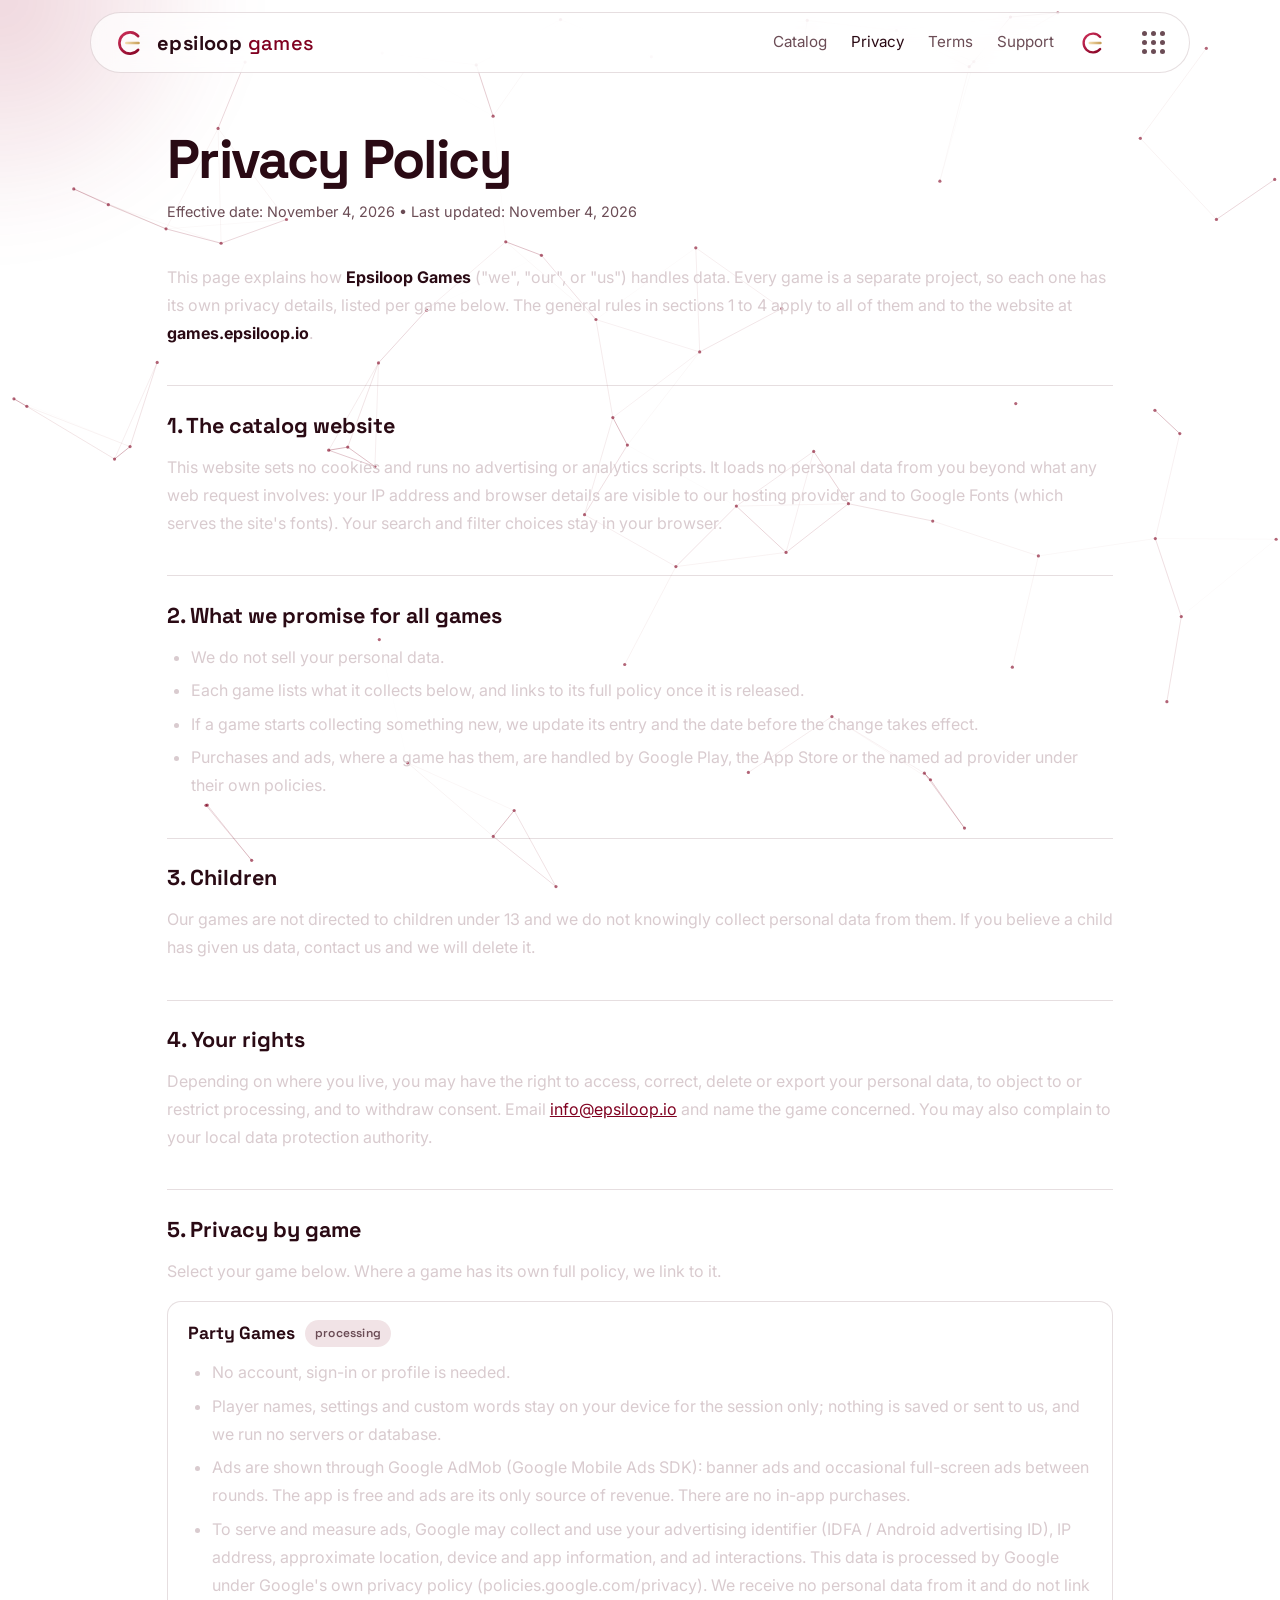
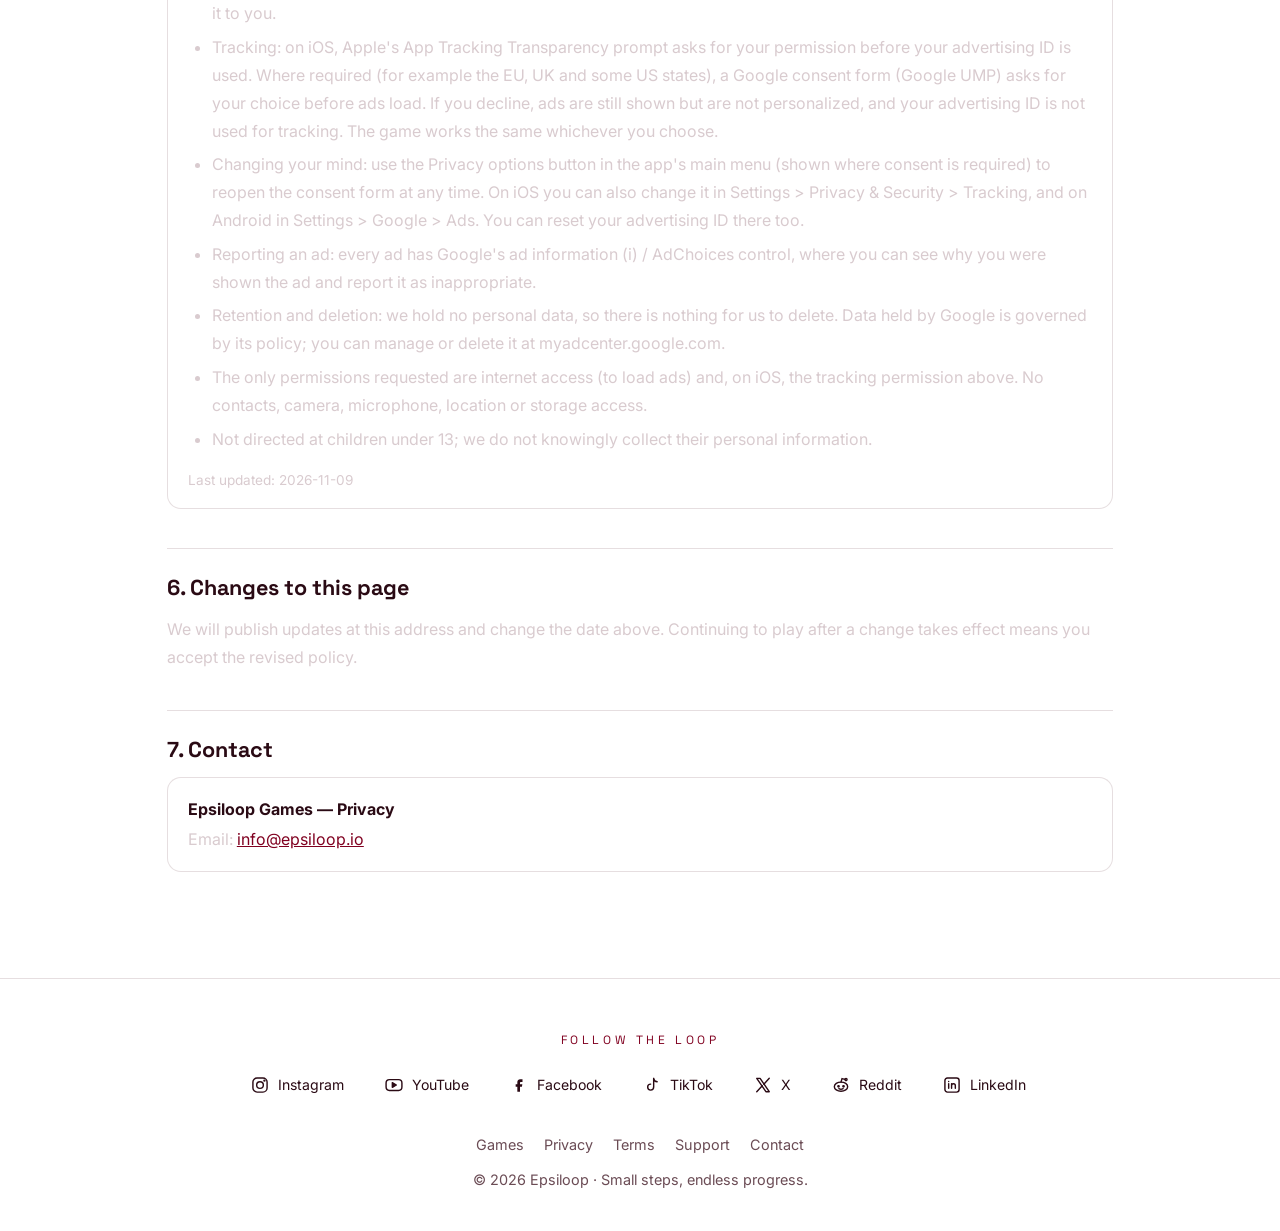
==== commit 19f5bcad: "add google analytics" ====
--- a/privacy.html
+++ b/privacy.html
@@ -1,6 +1,9 @@
 <!doctype html>
 <html lang="en">
 <head>
+  <!-- Google Tag Manager -->
+  <script>(function(w,d,s,l,i){w[l]=w[l]||[];w[l].push({"gtm.start":new Date().getTime(),event:"gtm.js"});var f=d.getElementsByTagName(s)[0],j=d.createElement(s),dl=l!="dataLayer"?"&l="+l:"";j.async=true;j.src="https://www.googletagmanager.com/gtm.js?id="+i+dl;f.parentNode.insertBefore(j,f);})(window,document,"script","dataLayer","GTM-TGGK56BC");</script>
+  <!-- End Google Tag Manager -->
 <meta charset="utf-8">
 <meta name="viewport" content="width=device-width,initial-scale=1">
 <title>Privacy Policy — Epsiloop Games</title>
@@ -13,6 +16,17 @@
 <meta property="og:title" content="Privacy — Epsiloop Games">
 <meta property="og:description" content="How Epsiloop games and the games.epsiloop.io website handle your data, with the privacy details of each game.">
 <meta property="og:url" content="https://games.epsiloop.io/privacy.html">
+<meta property="og:image" content="https://games.epsiloop.io/og-image.png">
+<meta property="og:image:width" content="1200">
+<meta property="og:image:height" content="630">
+<meta property="og:image:alt" content="Epsiloop Games — Privacy Policy">
+<meta property="og:locale" content="en_US">
+<meta name="twitter:card" content="summary_large_image">
+<meta name="twitter:title" content="Privacy Policy — Epsiloop Games">
+<meta name="twitter:description" content="How Epsiloop games and the games.epsiloop.io website handle your data, with the privacy details of each game.">
+<meta name="twitter:image" content="https://games.epsiloop.io/og-image.png">
+<meta name="twitter:image:alt" content="Epsiloop Games — Privacy Policy">
+<script type="application/ld+json">{"@context": "https://schema.org", "@type": "BreadcrumbList", "itemListElement": [{"@type": "ListItem", "position": 1, "name": "Epsiloop Games", "item": "https://games.epsiloop.io/"}, {"@type": "ListItem", "position": 2, "name": "Privacy Policy", "item": "https://games.epsiloop.io/privacy.html"}]}</script>
 <link rel="icon" href="favicon.svg" type="image/svg+xml">
 <link rel="apple-touch-icon" href="png/epsiloop-180.png">
 <link rel="stylesheet" href="css/tokens.css">
@@ -20,6 +34,9 @@
 <link rel="stylesheet" href="style.css">
 </head>
 <body class="ep">
+<!-- Google Tag Manager (noscript) -->
+<noscript><iframe src="https://www.googletagmanager.com/ns.html?id=GTM-TGGK56BC" height="0" width="0" style="display:none;visibility:hidden"></iframe></noscript>
+<!-- End Google Tag Manager (noscript) -->
 <canvas id="bg" aria-hidden="true"></canvas>
 <div class="glow" aria-hidden="true"></div>
 
